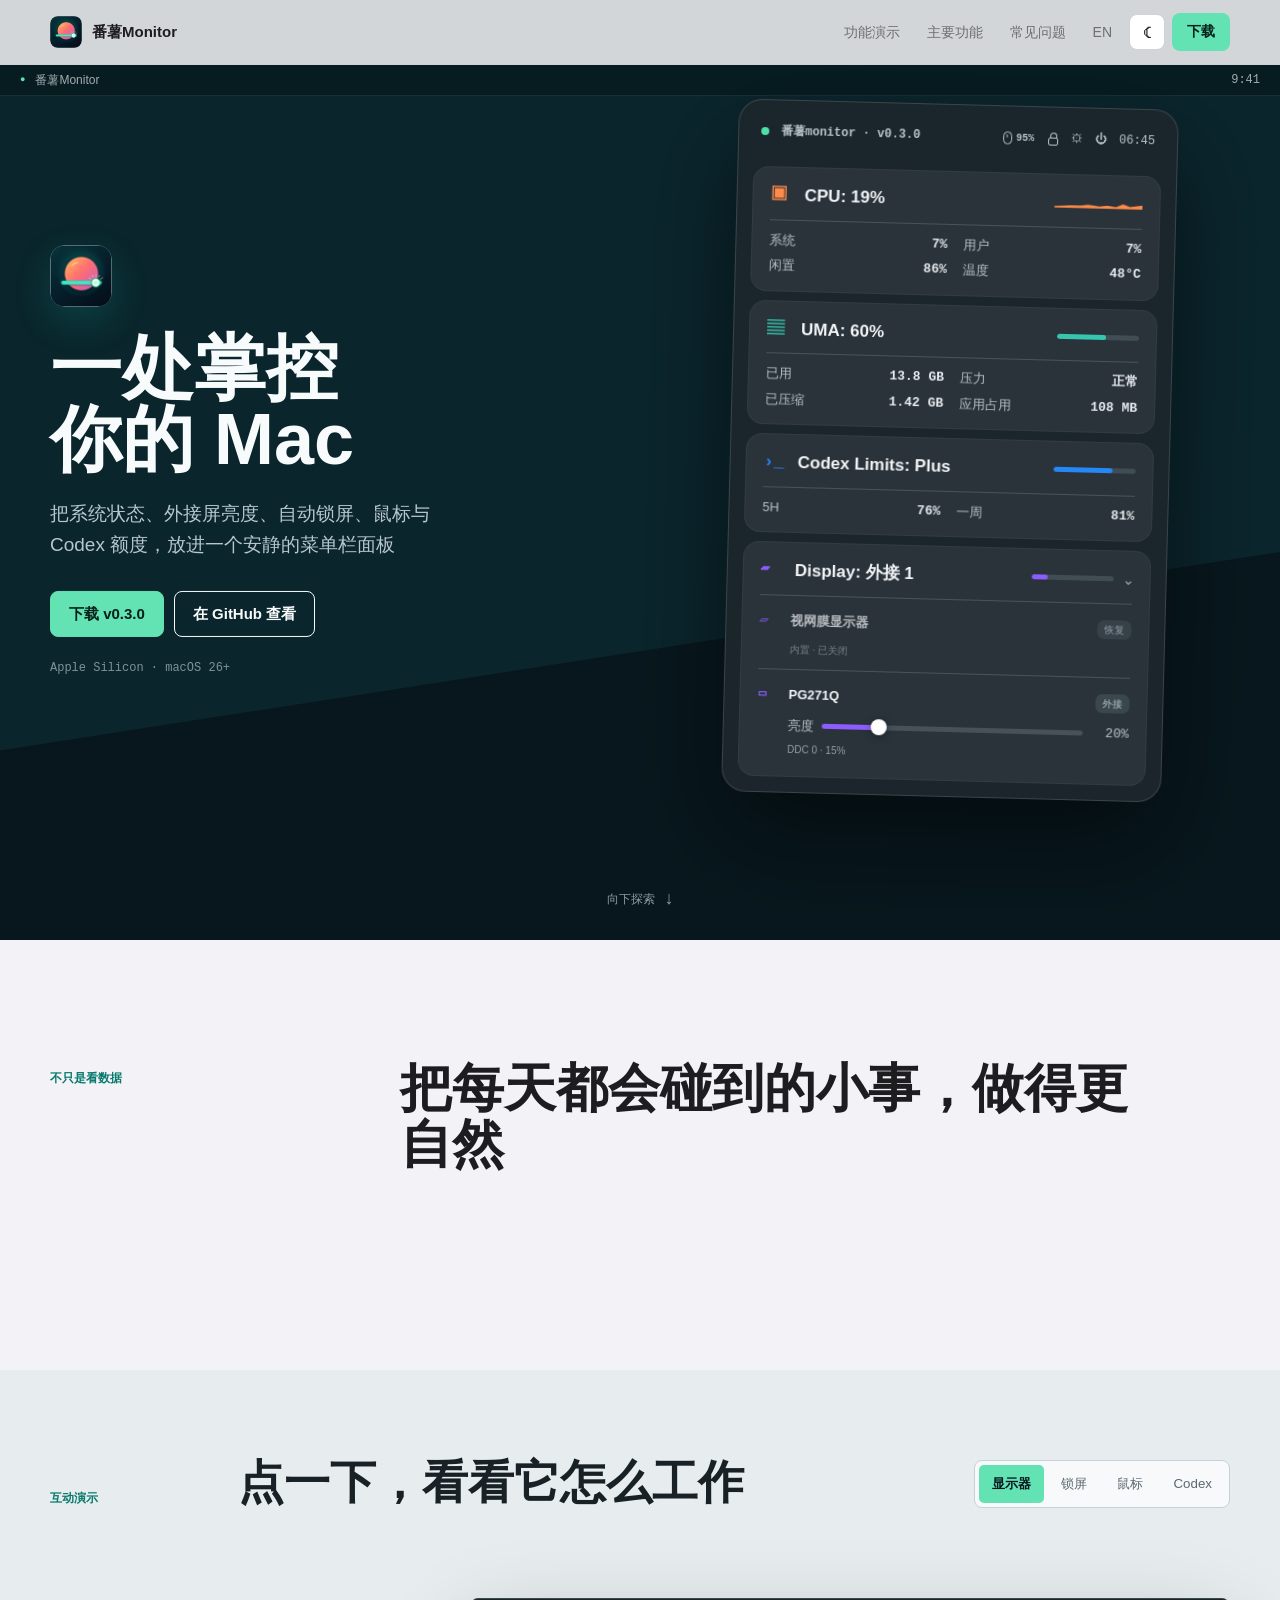
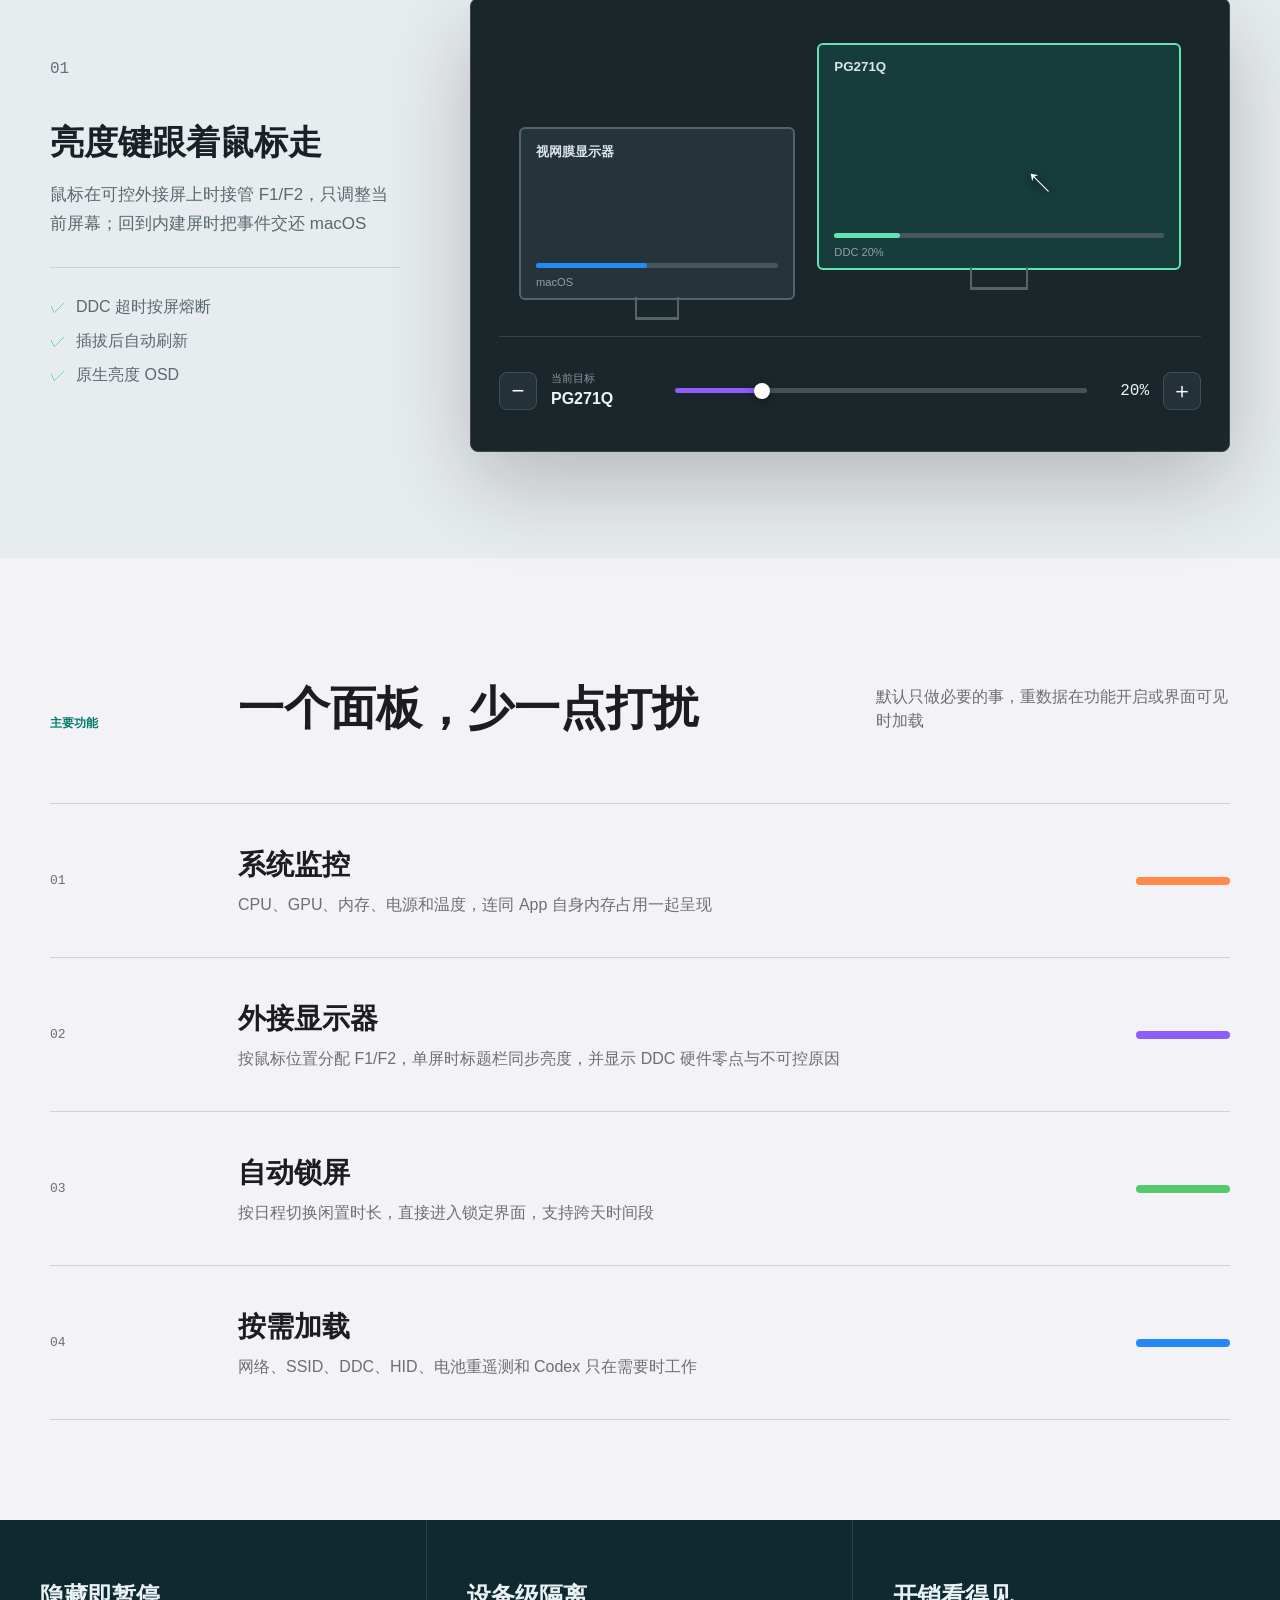
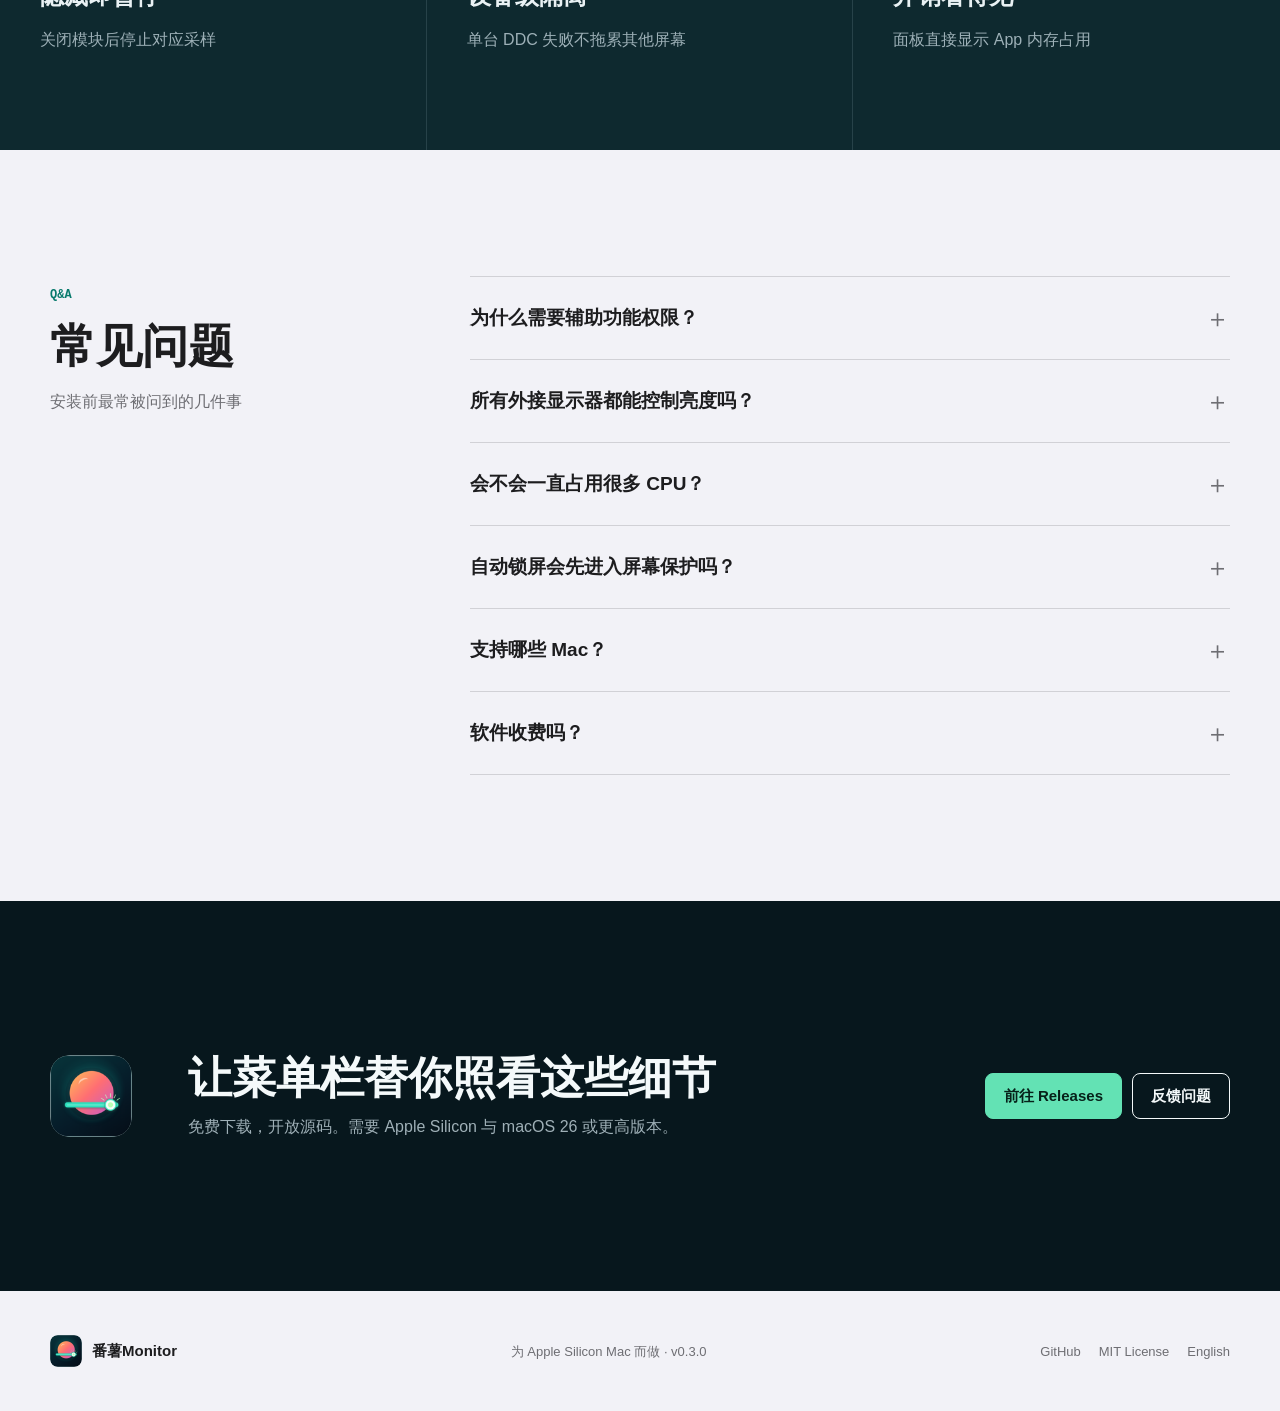
==== docs/zh/index.html @ 41d73f65 "Refine device status and display concurrency" ====
<!doctype html>
<html lang="zh-CN">
<head>
  <meta charset="utf-8">
  <meta name="viewport" content="width=device-width, initial-scale=1">
  <meta name="theme-color" content="#07171d">
  <title>番薯Monitor - 一处掌控你的 Mac</title>
  <meta name="description" content="番薯Monitor 是面向 Apple Silicon 和 macOS 26+ 的菜单栏系统监控、外接显示器控制与自动锁屏工具。">
  <meta property="og:title" content="番薯Monitor">
  <meta property="og:description" content="系统状态、外接屏亮度、自动锁屏、鼠标与 Codex 额度，一处掌控。">
  <meta property="og:type" content="website">
  <meta property="og:image" content="../images/site-preview.png">
  <link rel="icon" type="image/png" href="../images/icon-128.png" sizes="128x128">
  <link rel="apple-touch-icon" href="../apple-touch-icon.png">
  <script>try{const t=localStorage.getItem("fanshu-theme");if(t==="light"||t==="dark")document.documentElement.dataset.theme=t}catch(e){}</script>
  <link rel="stylesheet" href="../assets/site.css">
  <script type="application/ld+json">
  {
    "@context": "https://schema.org",
    "@type": "SoftwareApplication",
    "name": "番薯Monitor",
    "applicationCategory": "UtilitiesApplication",
    "operatingSystem": "macOS 26+",
    "processorRequirements": "Apple Silicon",
    "softwareVersion": "0.3.0",
    "url": "https://louis16s.github.io/fanshu_monitor/",
    "downloadUrl": "https://github.com/louis16s/fanshu_monitor/releases",
    "description": "macOS 菜单栏系统监控、外接显示器控制与自动锁屏工具",
    "offers": { "@type": "Offer", "price": "0", "priceCurrency": "CNY" }
  }
  </script>
</head>
<body>
  <header class="site-header">
    <nav class="nav" aria-label="主导航">
      <a class="brand" href="#top" aria-label="番薯Monitor 首页">
        <img src="../images/icon-128.png" alt="">
        <span>番薯Monitor</span>
      </a>
      <button class="icon-button menu-button" type="button" data-menu aria-label="打开导航" aria-expanded="false">☰</button>
      <div class="nav-links" data-nav>
        <a href="#experience">功能演示</a>
        <a href="#features">主要功能</a>
        <a href="#faq">常见问题</a>
        <a href="../en/" data-lang="en">EN</a>
        <button class="icon-button theme-toggle" type="button" data-theme-toggle aria-label="切换明暗外观" title="切换明暗外观">◐</button>
        <a class="nav-download" href="https://github.com/louis16s/fanshu_monitor/releases" target="_blank" rel="noopener">下载</a>
      </div>
    </nav>
  </header>

  <main id="top">
    <section class="hero" aria-labelledby="hero-title">
      <div class="hero-scene" aria-hidden="true">
        <div class="desktop-menubar"><span>●</span><span>番薯Monitor</span><span class="desktop-time">9:41</span></div>
        <div class="desktop-horizon"></div>
      </div>
      <div class="hero-copy">
        <img class="hero-logo" src="../images/icon-128.png" alt="番薯Monitor 图标">
        <h1 id="hero-title">一处掌控<br>你的 Mac</h1>
        <p>把系统状态、外接屏亮度、自动锁屏、鼠标与 Codex 额度，放进一个安静的菜单栏面板</p>
        <div class="hero-actions">
          <a class="button primary" href="https://github.com/louis16s/fanshu_monitor/releases" target="_blank" rel="noopener">下载 v0.3.0</a>
          <a class="button quiet" href="https://github.com/louis16s/fanshu_monitor" target="_blank" rel="noopener">在 GitHub 查看</a>
        </div>
        <span class="requirement">Apple Silicon · macOS 26+</span>
      </div>

      <div class="hero-product" aria-label="番薯Monitor 动态面板演示">
        <div class="app-panel" data-live-panel>
          <div class="panel-topbar">
            <span class="live-dot"></span><strong>番薯monitor · v0.3.0</strong>
            <span class="panel-spacer"></span><span class="panel-mouse-status" aria-label="鼠标电量 95%"><i></i><b>95%</b></span><span class="panel-lock-icon" aria-label="锁屏设置"><i></i></span><span aria-hidden="true">⚙︎</span><span aria-hidden="true">⏻</span><time>9:41</time>
          </div>
          <div class="monitor-module cpu-module">
            <div class="module-title"><span class="module-icon">▣</span><strong>CPU: <span data-live-value="cpu">14</span>%</strong><span class="sparkline orange"></span></div>
            <div class="module-data"><span>系统 <b>7%</b></span><span>用户 <b>7%</b></span><span>闲置 <b>86%</b></span><span>温度 <b>48°C</b></span></div>
          </div>
          <div class="monitor-module memory-module">
            <div class="module-title"><span class="module-icon">▤</span><strong>UMA: <span data-live-value="memory">58</span>%</strong><span class="mini-meter"><i data-live-bar="memory"></i></span></div>
            <div class="module-data"><span>已用 <b>13.8 GB</b></span><span>压力 <b>正常</b></span><span>已压缩 <b>1.42 GB</b></span><span>应用占用 <b>108 MB</b></span></div>
          </div>
          <div class="monitor-module codex-module">
            <div class="module-title"><span class="module-icon">›_</span><strong>Codex Limits: Plus</strong><span class="mini-meter blue"><i style="width: 72%"></i></span></div>
            <div class="module-data compact"><span>5H <b>76%</b></span><span>一周 <b>81%</b></span></div>
          </div>
          <div class="monitor-module display-module">
            <div class="module-title"><span class="module-icon">▰</span><strong>Display: 外接 1</strong><span class="module-title-trailing"><span class="mini-meter violet"><i style="width:20%"></i></span><span>⌄</span></span></div>
            <div class="display-row display-off"><span>▱</span><b>视网膜显示器</b><em>恢复</em><small>内置 · 已关闭</small></div>
            <div class="display-row active"><span>▭</span><b>PG271Q</b><em>外接</em><label>亮度 <input type="range" min="0" max="100" value="20" aria-label="外接显示器模拟亮度"><output>20%</output></label><small>DDC 0 · 15%</small></div>
          </div>
        </div>
      </div>
      <a class="scroll-cue" href="#experience">向下探索 <span>↓</span></a>
    </section>

    <section class="intro-band reveal" id="experience">
      <p>不只是看数据</p>
      <h2>把每天都会碰到的小事，做得更自然</h2>
    </section>

    <section class="interactive-showcase" aria-labelledby="showcase-title">
      <div class="showcase-nav reveal">
        <p class="section-label">互动演示</p>
        <h2 id="showcase-title">点一下，看看它怎么工作</h2>
        <div class="feature-tabs" role="tablist" aria-label="功能演示">
          <button type="button" role="tab" aria-selected="true" data-demo-tab="display">显示器</button>
          <button type="button" role="tab" aria-selected="false" data-demo-tab="lock">锁屏</button>
          <button type="button" role="tab" aria-selected="false" data-demo-tab="mouse">鼠标</button>
          <button type="button" role="tab" aria-selected="false" data-demo-tab="codex">Codex</button>
        </div>
      </div>

      <div class="demo-stage reveal">
        <div class="demo-copy is-active" data-demo-copy="display">
          <span class="demo-index">01</span>
          <h3>亮度键跟着鼠标走</h3>
          <p>鼠标在可控外接屏上时接管 F1/F2，只调整当前屏幕；回到内建屏时把事件交还 macOS</p>
          <ul><li>DDC 超时按屏熔断</li><li>插拔后自动刷新</li><li>原生亮度 OSD</li></ul>
        </div>
        <div class="demo-copy" data-demo-copy="lock">
          <span class="demo-index">02</span>
          <h3>到点直接锁定</h3>
          <p>为不同时间段设置独立闲置时长，跨天规则也能自然表达，不必先进入屏幕保护</p>
          <ul><li>读取系统锁屏设置</li><li>支持 25:00 等跨天时间</li><li>睡眠唤醒后继续生效</li></ul>
        </div>
        <div class="demo-copy" data-demo-copy="mouse">
          <span class="demo-index">03</span>
          <h3>鼠标设置，需要时再加载</h3>
          <p>读取 MX Anywhere 3S 的 DPI、电量与按键，平时不访问 HID++，减少后台开销</p>
          <ul><li>DPI 输入与预设</li><li>自定义功能键</li><li>省电读取模式</li></ul>
        </div>
        <div class="demo-copy" data-demo-copy="codex">
          <span class="demo-index">04</span>
          <h3>额度变化，一眼看到</h3>
          <p>面板打开时立即刷新 Codex 用量，按设定间隔更新 5H 与一周额度</p>
          <ul><li>套餐与剩余额度</li><li>独立刷新时间</li><li>隐藏后停止请求</li></ul>
        </div>

        <div class="demo-canvas" data-demo-canvas="display">
          <div class="screen-layout">
            <button class="demo-screen built-in" type="button" data-screen="built-in"><span>视网膜显示器</span><i></i><small>macOS</small></button>
            <button class="demo-screen external selected" type="button" data-screen="external"><span>PG271Q</span><i></i><small>DDC 20%</small></button>
            <div class="pointer" data-pointer>↖</div>
          </div>
          <div class="brightness-control"><button type="button" data-brightness-step="-5" aria-label="降低亮度">−</button><div><span>当前目标</span><strong data-screen-name>PG271Q</strong></div><input type="range" min="0" max="100" value="20" data-demo-brightness aria-label="模拟显示器亮度"><output data-demo-brightness-output>20%</output><button type="button" data-brightness-step="5" aria-label="提高亮度">＋</button></div>
        </div>

        <div class="demo-canvas" data-demo-canvas="lock" hidden>
          <div class="lock-clock"><time data-demo-clock>23:40</time><span>星期日</span></div>
          <div class="schedule-line"><b>00:00 — 07:00</b><span>闲置 5 分钟后锁定</span><i class="active"></i></div>
          <div class="schedule-line"><b>07:00 — 24:00</b><span>闲置 20 分钟后锁定</span><i></i></div>
          <div class="lock-status"><span>✓</span><div><b>策略已保存</b><small>当前规则会直接进入登录锁定界面</small></div></div>
        </div>

        <div class="demo-canvas" data-demo-canvas="mouse" hidden>
          <div class="mouse-device"><div class="mouse-shape"><i></i></div><div><b>MX Anywhere 3S</b><span>已连接 · 电量 95%</span></div></div>
          <label class="dpi-control"><span><b>DPI</b><output data-dpi-output>1600</output></span><input type="range" min="400" max="8000" step="100" value="1600" data-dpi-range></label>
          <div class="dpi-presets"><button data-dpi="800">800</button><button class="selected" data-dpi="1600">1.6k</button><button data-dpi="2400">2.4k</button><button data-dpi="4000">4k</button><button data-dpi="8000">8k</button></div>
        </div>

        <div class="demo-canvas" data-demo-canvas="codex" hidden>
          <div class="quota-heading"><span>›_</span><div><b>Codex Limits: Plus</b><small>刚刚更新</small></div></div>
          <div class="quota-row"><div><span>5H 剩余</span><b>76%</b></div><meter min="0" max="100" value="76">76%</meter><small>07/20 18:30 刷新</small></div>
          <div class="quota-row"><div><span>一周剩余</span><b>81%</b></div><meter min="0" max="100" value="81">81%</meter><small>07/24 08:00 刷新</small></div>
        </div>
      </div>
    </section>

    <section class="feature-section" id="features" aria-labelledby="features-title">
      <div class="section-heading reveal"><p class="section-label">主要功能</p><h2 id="features-title">一个面板，少一点打扰</h2><p>默认只做必要的事，重数据在功能开启或界面可见时加载</p></div>
      <div class="feature-list">
        <article class="feature-row reveal"><span class="feature-number">01</span><div><h3>系统监控</h3><p>CPU、GPU、内存、电源和温度，连同 App 自身内存占用一起呈现</p></div><span class="feature-accent orange"></span></article>
        <article class="feature-row reveal"><span class="feature-number">02</span><div><h3>外接显示器</h3><p>按鼠标位置分配 F1/F2，单屏时标题栏同步亮度，并显示 DDC 硬件零点与不可控原因</p></div><span class="feature-accent violet"></span></article>
        <article class="feature-row reveal"><span class="feature-number">03</span><div><h3>自动锁屏</h3><p>按日程切换闲置时长，直接进入锁定界面，支持跨天时间段</p></div><span class="feature-accent green"></span></article>
        <article class="feature-row reveal"><span class="feature-number">04</span><div><h3>按需加载</h3><p>网络、SSID、DDC、HID、电池重遥测和 Codex 只在需要时工作</p></div><span class="feature-accent blue"></span></article>
      </div>
    </section>

    <section class="principles-band">
      <div class="principle reveal"><strong>隐藏即暂停</strong><span>关闭模块后停止对应采样</span></div>
      <div class="principle reveal"><strong>设备级隔离</strong><span>单台 DDC 失败不拖累其他屏幕</span></div>
      <div class="principle reveal"><strong>开销看得见</strong><span>面板直接显示 App 内存占用</span></div>
    </section>

    <section class="faq-section" id="faq" aria-labelledby="faq-title">
      <div class="faq-heading reveal"><p class="section-label">Q&amp;A</p><h2 id="faq-title">常见问题</h2><p>安装前最常被问到的几件事</p></div>
      <div class="faq-list reveal">
        <details><summary>为什么需要辅助功能权限？<span>＋</span></summary><p>F1/F2 接管和鼠标按键映射需要监听系统输入事件。番薯Monitor 只在相关功能开启时使用这项权限，不会记录键盘输入内容。</p></details>
        <details><summary>所有外接显示器都能控制亮度吗？<span>＋</span></summary><p>显示器、线缆和连接方式需要支持 DDC/CI。应用会逐台检测，并明确显示不可控原因；不可控时亮度键会交还 macOS。</p></details>
        <details><summary>会不会一直占用很多 CPU？<span>＋</span></summary><p>隐藏模块停止对应采样，面板关闭后降低非必要刷新频率，SSID、DDC、HID 和电池重遥测等数据按需读取并缓存。</p></details>
        <details><summary>自动锁屏会先进入屏幕保护吗？<span>＋</span></summary><p>不会。启用番薯Monitor 的时间策略后，到达闲置时间会直接请求系统锁定，登录后策略会继续运行。</p></details>
        <details><summary>支持哪些 Mac？<span>＋</span></summary><p>当前版本面向 Apple Silicon Mac，最低系统版本为 macOS 26.0。</p></details>
        <details><summary>软件收费吗？<span>＋</span></summary><p>番薯Monitor 以 MIT License 开源发布，可免费下载、使用和审查源码。</p></details>
      </div>
    </section>

    <section class="download-section" id="download">
      <img src="../images/icon-128.png" alt="" class="download-logo reveal">
      <div class="reveal"><h2>让菜单栏替你照看这些细节</h2><p>免费下载，开放源码。需要 Apple Silicon 与 macOS 26 或更高版本。</p></div>
      <div class="hero-actions reveal"><a class="button primary" href="https://github.com/louis16s/fanshu_monitor/releases" target="_blank" rel="noopener">前往 Releases</a><a class="button quiet" href="https://github.com/louis16s/fanshu_monitor/issues" target="_blank" rel="noopener">反馈问题</a></div>
    </section>
  </main>

  <footer class="site-footer">
    <a class="brand" href="#top"><img src="../images/icon-128.png" alt=""><span>番薯Monitor</span></a>
    <p>为 Apple Silicon Mac 而做 · v0.3.0</p>
    <div><a href="https://github.com/louis16s/fanshu_monitor" target="_blank" rel="noopener">GitHub</a><a href="https://github.com/louis16s/fanshu_monitor/blob/main/LICENSE" target="_blank" rel="noopener">MIT License</a><a href="../en/" data-lang="en">English</a></div>
  </footer>

  <script src="../assets/site.js"></script>
</body>
</html>
---- docs/assets/site.css ----
:root {
  color-scheme: light;
  --page: #f2f2f7;
  --surface: #ffffff;
  --surface-soft: #e9e9ee;
  --ink: #1d1d1f;
  --muted: #6e6e73;
  --line: #d1d1d6;
  --hero: #07171d;
  --hero-panel: #20292f;
  --hero-module: #29333a;
  --white: #f7fbfc;
  --blue: #2588f7;
  --teal: #36c6b0;
  --green: #56c96d;
  --orange: #ff8b4a;
  --violet: #8c5cff;
  --red: #ff5c61;
  --accent-text: #087a6c;
  --experience-bg: #e7ecef;
  --experience-ink: #182126;
  --experience-muted: #596970;
  --experience-line: #c7d1d5;
  --tabs-bg: rgba(255, 255, 255, 0.72);
  --header-bg: rgba(246, 246, 248, 0.86);
  --shadow: 0 24px 80px rgba(8, 25, 33, 0.16);
  --font: "SF Pro Text", "SF Pro Display", -apple-system, BlinkMacSystemFont, "Helvetica Neue", "PingFang SC", "Microsoft YaHei", sans-serif;
  --mono: "SF Mono", "Cascadia Code", ui-monospace, monospace;
}

[data-theme="dark"] {
  color-scheme: dark;
  --page: #101012;
  --surface: #1c1c1e;
  --surface-soft: #28282b;
  --ink: #f5f5f7;
  --muted: #a1a1a6;
  --line: #38383a;
  --accent-text: #4fe0bc;
  --experience-bg: #151719;
  --experience-ink: #f5f5f7;
  --experience-muted: #a7b0b4;
  --experience-line: #34383b;
  --tabs-bg: #202326;
  --header-bg: rgba(28, 28, 30, 0.88);
  --shadow: 0 24px 80px rgba(0, 0, 0, 0.42);
}

@media (prefers-color-scheme: dark) {
  :root:not([data-theme]) {
    color-scheme: dark;
    --page: #101012;
    --surface: #1c1c1e;
    --surface-soft: #28282b;
    --ink: #f5f5f7;
    --muted: #a1a1a6;
    --line: #38383a;
    --accent-text: #4fe0bc;
    --experience-bg: #151719;
    --experience-ink: #f5f5f7;
    --experience-muted: #a7b0b4;
    --experience-line: #34383b;
    --tabs-bg: #202326;
    --header-bg: rgba(28, 28, 30, 0.88);
    --shadow: 0 24px 80px rgba(0, 0, 0, 0.42);
  }
}

* { box-sizing: border-box; }
html { scroll-behavior: smooth; background: var(--page); overflow-x: clip; }
body { margin: 0; min-width: 320px; color: var(--ink); background: var(--page); font-family: var(--font); line-height: 1.5; letter-spacing: 0; -webkit-font-smoothing: antialiased; overflow-x: clip; transition: color 220ms ease, background-color 220ms ease; }
body, button, input { font-family: var(--font); }
a { color: inherit; text-decoration: none; }
button { color: inherit; }
img { display: block; max-width: 100%; }
h1, h2, h3, p { margin-top: 0; }
button, a, input, summary { -webkit-tap-highlight-color: transparent; }
a:focus-visible, button:focus-visible, input:focus-visible, summary:focus-visible { outline: 3px solid color-mix(in srgb, var(--blue) 70%, white); outline-offset: 3px; }

.site-header { position: fixed; inset: 0 0 auto; z-index: 50; color: #eaf2f5; background: rgba(7, 23, 29, 0.82); border-bottom: 1px solid rgba(255, 255, 255, 0.1); backdrop-filter: blur(20px) saturate(1.25); transition: color 220ms ease, background-color 220ms ease, border-color 220ms ease; }
.site-header.is-past-hero { color: var(--ink); background: var(--header-bg); border-bottom-color: var(--line); }
.nav { width: min(1180px, calc(100% - 40px)); height: 64px; margin: 0 auto; display: flex; align-items: center; justify-content: space-between; gap: 24px; }
.brand { display: inline-flex; align-items: center; gap: 10px; font-size: 15px; font-weight: 700; white-space: nowrap; }
.brand img { width: 32px; height: 32px; border-radius: 8px; }
.nav-links { display: flex; align-items: center; gap: 7px; font-size: 14px; }
.nav-links > a:not(.nav-download) { padding: 8px 10px; color: #b8c6cd; }
.nav-links > a:not(.nav-download):hover { color: white; }
.icon-button { display: inline-grid; place-items: center; width: 36px; height: 36px; padding: 0; border: 1px solid rgba(255, 255, 255, 0.13); border-radius: 8px; color: #dce7eb; background: rgba(255, 255, 255, 0.05); cursor: pointer; }
.site-header.is-past-hero .nav-links > a:not(.nav-download) { color: var(--muted); }
.site-header.is-past-hero .nav-links > a:not(.nav-download):hover { color: var(--ink); }
.site-header.is-past-hero .icon-button { color: var(--ink); border-color: var(--line); background: var(--surface); }
.theme-toggle { font-size: 18px; }
.menu-button { display: none; font-size: 17px; }
.nav-download { min-height: 38px; padding: 8px 15px; border-radius: 8px; color: #062119; background: #63e2b4; font-weight: 750; }

.hero { position: relative; min-height: 940px; height: 100svh; max-height: 1080px; padding-top: 64px; color: var(--white); background: var(--hero); isolation: isolate; overflow: hidden; }
.hero-scene { position: absolute; inset: 64px 0 0; z-index: -2; overflow: hidden; background: #0a252c; }
.desktop-menubar { position: absolute; inset: 0 0 auto; height: 32px; display: flex; align-items: center; gap: 10px; padding: 0 20px; color: rgba(255, 255, 255, 0.64); border-bottom: 1px solid rgba(255, 255, 255, 0.08); background: rgba(2, 12, 16, 0.36); font-size: 12px; }
.desktop-menubar span:first-child { color: #5ae4b2; font-size: 9px; }
.desktop-time { margin-left: auto; font-family: var(--mono); }
.desktop-horizon { position: absolute; inset: 32px 0 0; background-color: #0b3138; background-image: linear-gradient(rgba(26, 97, 101, 0.42) 1px, transparent 1px), linear-gradient(90deg, rgba(26, 97, 101, 0.42) 1px, transparent 1px); background-size: 88px 88px; mask-image: linear-gradient(to bottom, transparent 0%, black 46%, black 100%); transform: perspective(520px) rotateX(56deg) scale(1.55) translateY(28%); transform-origin: bottom; opacity: 0.4; }
.hero::after { position: absolute; inset: auto 0 0; z-index: -1; height: 48%; content: ""; background: #07171d; clip-path: polygon(0 58%, 100% 14%, 100% 100%, 0 100%); }
.hero-copy { position: absolute; z-index: 2; top: 50%; left: max(40px, calc((100% - 1180px) / 2)); width: 430px; transform: translateY(-52%); }
.hero-logo { width: 62px; height: 62px; margin-bottom: 26px; border-radius: 15px; box-shadow: 0 14px 38px rgba(21, 224, 190, 0.16); }
.hero h1 { max-width: 570px; margin-bottom: 24px; font-size: 72px; line-height: 0.98; font-weight: 780; letter-spacing: 0; }
.hero-copy > p { max-width: 420px; margin-bottom: 30px; color: #b7c7cd; font-size: 19px; line-height: 1.65; }
.hero-actions { display: flex; flex-wrap: wrap; gap: 10px; margin-bottom: 17px; }
.button { display: inline-flex; align-items: center; justify-content: center; min-height: 46px; padding: 0 18px; border: 1px solid transparent; border-radius: 8px; font-size: 15px; font-weight: 720; transition: transform 180ms ease, background-color 180ms ease, border-color 180ms ease; }
.button:hover { transform: translateY(-2px); }
.button.primary { color: #062119; background: #63e2b4; border-color: #63e2b4; }
.button.quiet { color: inherit; background: transparent; border-color: currentColor; }
.requirement { color: #7e929b; font-family: var(--mono); font-size: 12px; }
.hero-product { position: absolute; z-index: 1; top: 104px; left: calc(50% + 90px); width: 440px; transform: rotate(1.5deg); transform-origin: center; animation: panel-float 7s ease-in-out infinite; }
.app-panel { width: 100%; padding: 15px; color: #f2f5f7; border: 1px solid rgba(255, 255, 255, 0.14); border-radius: 24px; background: rgba(29, 38, 44, 0.93); box-shadow: 0 42px 100px rgba(0, 0, 0, 0.5); backdrop-filter: blur(28px); }
.panel-topbar { min-height: 42px; display: flex; align-items: center; gap: 12px; padding: 0 7px 10px; color: #b9c4ca; font-family: var(--mono); font-size: 12px; }
.panel-topbar strong { font-weight: 670; }
.panel-spacer { flex: 1; }
.panel-mouse-status { display: inline-flex; align-items: center; gap: 4px; }
.panel-mouse-status > i { position: relative; width: 9px; height: 13px; border: 1.4px solid currentColor; border-radius: 5px; }
.panel-mouse-status > i::after { position: absolute; top: 2px; left: 50%; width: 1px; height: 3px; border-radius: 1px; background: currentColor; content: ""; transform: translateX(-50%); }
.panel-mouse-status > b { font-size: 10px; font-weight: 600; }
.panel-lock-icon { position: relative; width: 13px; height: 14px; }
.panel-lock-icon > i { position: absolute; right: 1px; bottom: 0; width: 10px; height: 8px; border: 1.4px solid currentColor; border-radius: 2px; }
.panel-lock-icon > i::before { position: absolute; left: 1px; bottom: 6px; width: 5px; height: 5px; border: 1.4px solid currentColor; border-bottom: 0; border-radius: 4px 4px 0 0; content: ""; }
.live-dot { width: 8px; height: 8px; border-radius: 50%; background: #4ee0a6; animation: live-pulse 2.8s ease-in-out infinite; }
.monitor-module { padding: 15px 17px; margin-top: 9px; border: 1px solid rgba(255,255,255,0.04); border-radius: 16px; background: rgba(43, 53, 60, 0.96); }
.module-title { min-height: 28px; display: flex; align-items: center; gap: 12px; padding-bottom: 11px; border-bottom: 1px solid #46545d; font-size: 17px; }
.module-title > strong { white-space: nowrap; }
.module-title > :last-child { margin-left: auto; }
.module-icon { min-width: 22px; color: var(--orange); font-family: var(--mono); font-weight: 800; }
.memory-module .module-icon { color: var(--teal); }
.codex-module .module-icon { color: var(--blue); }
.display-module .module-icon { color: var(--violet); }
.sparkline { width: 88px; height: 20px; border-bottom: 2px solid var(--orange); clip-path: polygon(0 67%, 18% 62%, 30% 63%, 38% 57%, 51% 65%, 60% 60%, 70% 66%, 78% 51%, 86% 64%, 100% 55%, 100% 75%, 0 75%); background: var(--orange); }
.mini-meter { width: 82px; height: 5px; overflow: hidden; border-radius: 3px; background: #414d55; }
.mini-meter i { display: block; width: 58%; height: 100%; border-radius: inherit; background: var(--teal); transition: width 600ms ease; }
.mini-meter.blue i { background: var(--blue); }
.mini-meter.violet i { background: var(--violet); }
.module-title-trailing { display: inline-flex; align-items: center; gap: 10px; margin-left: auto; }
.module-data { padding-top: 10px; display: grid; grid-template-columns: repeat(2, minmax(0, 1fr)); column-gap: 16px; row-gap: 6px; color: #b7c2c8; font-size: 13px; }
.module-data span { display: flex; justify-content: space-between; gap: 6px; }
.module-data b { color: #e7ecef; font-family: var(--mono); white-space: nowrap; }
.module-data.compact { grid-template-columns: repeat(2, 1fr); }
.display-row { position: relative; display: grid; grid-template-columns: 24px minmax(0, 1fr) auto; align-items: center; gap: 7px; padding: 12px 0 4px; font-size: 13px; }
.display-row + .display-row { margin-top: 8px; border-top: 1px solid #46545d; }
.display-row > span { color: var(--violet); font-size: 18px; }
.display-row em { padding: 2px 7px; border-radius: 7px; color: #bac5cb; background: #3b474f; font-style: normal; font-size: 10px; }
.display-row label { grid-column: 2 / 4; display: grid; grid-template-columns: auto minmax(0, 1fr) 38px; align-items: center; gap: 8px; color: #b8c2c8; }
input[type="range"] { --range-progress: 20%; width: 100%; height: 18px; margin: 0; background: transparent; appearance: none; cursor: pointer; }
input[type="range"]::-webkit-slider-runnable-track { height: 5px; border-radius: 3px; background: linear-gradient(to right, var(--violet) 0 var(--range-progress), #465159 var(--range-progress) 100%); }
input[type="range"]::-webkit-slider-thumb { width: 16px; height: 16px; margin-top: -5.5px; border: 0; border-radius: 50%; background: white; box-shadow: 0 2px 8px rgba(0,0,0,0.35); appearance: none; }
input[type="range"]::-moz-range-track { height: 5px; border-radius: 3px; background: #465159; }
input[type="range"]::-moz-range-progress { height: 5px; border-radius: 3px; background: var(--violet); }
input[type="range"]::-moz-range-thumb { width: 16px; height: 16px; border: 0; border-radius: 50%; background: white; }
.display-row output { text-align: right; font-family: var(--mono); }
.display-row small { grid-column: 2 / 4; color: #929ea5; font-size: 10px; }
.display-row.display-off { opacity: 0.72; }
.display-row.display-off small { grid-column: 2; }
.scroll-cue { position: absolute; bottom: 28px; left: 50%; z-index: 3; display: flex; align-items: center; gap: 10px; color: #899ca4; font-size: 12px; transform: translateX(-50%); }
.scroll-cue span { font-size: 18px; animation: scroll-cue 1.8s ease-in-out infinite; }

.intro-band { width: min(1180px, calc(100% - 40px)); min-height: 430px; margin: 0 auto; padding: 120px 0 80px; display: grid; grid-template-columns: 260px minmax(0, 760px); gap: 90px; align-items: start; }
.intro-band p, .section-label { margin: 10px 0 0; color: var(--accent-text); font-family: var(--mono); font-size: 12px; font-weight: 760; text-transform: uppercase; }
.intro-band h2 { margin: 0; font-size: 52px; line-height: 1.08; }

.interactive-showcase { color: var(--experience-ink); background: var(--experience-bg); transition: color 220ms ease, background-color 220ms ease; }
.showcase-nav { width: min(1180px, calc(100% - 40px)); margin: 0 auto; padding: 88px 0 30px; display: grid; grid-template-columns: 150px minmax(300px, 1fr) auto; gap: 38px; align-items: end; }
.showcase-nav h2, .section-heading h2, .faq-heading h2 { margin: 0; font-size: 46px; line-height: 1.08; }
.feature-tabs { display: flex; gap: 4px; padding: 4px; border: 1px solid var(--experience-line); border-radius: 8px; background: var(--tabs-bg); }
.feature-tabs button { min-height: 38px; padding: 0 13px; border: 0; border-radius: 5px; color: var(--experience-muted); background: transparent; cursor: pointer; }
.feature-tabs button[aria-selected="true"] { color: #07171d; background: #63e2b4; font-weight: 700; }
.demo-stage { position: relative; width: min(1180px, calc(100% - 40px)); min-height: 620px; margin: 0 auto; display: grid; grid-template-columns: 350px minmax(0, 1fr); gap: 70px; align-items: center; padding: 54px 0 100px; }
.demo-copy { display: none; }
.demo-copy.is-active { display: block; animation: copy-in 300ms ease both; }
.demo-index { display: block; margin-bottom: 42px; color: #5f717a; font-family: var(--mono); }
.demo-copy h3 { margin-bottom: 20px; font-size: 34px; line-height: 1.13; }
.demo-copy p { color: var(--experience-muted); font-size: 17px; line-height: 1.7; }
.demo-copy ul { margin: 28px 0 0; padding: 22px 0 0; border-top: 1px solid var(--experience-line); list-style: none; color: var(--experience-muted); }
.demo-copy li { padding: 5px 0; }
.demo-copy li::before { margin-right: 10px; color: #63e2b4; content: "✓"; }
.demo-canvas { min-height: 440px; padding: 28px; color: #edf4f6; border: 1px solid #3a474d; border-radius: 8px; background: #1b262b; box-shadow: 0 32px 90px rgba(0,0,0,0.22); }
.demo-canvas[hidden] { display: none; }
.screen-layout { position: relative; min-height: 310px; display: grid; grid-template-columns: 0.76fr 1fr; gap: 22px; align-items: end; padding: 20px 20px 36px; border-bottom: 1px solid #334249; }
.demo-screen { position: relative; aspect-ratio: 16 / 10; padding: 0; border: 2px solid #53646d; border-radius: 6px; color: #dbe4e8; background: #25333a; cursor: pointer; transition: border-color 180ms ease, background-color 180ms ease, transform 180ms ease; }
.demo-screen::after { position: absolute; left: 42%; right: 42%; bottom: -22px; height: 20px; content: ""; border-bottom: 3px solid #53646d; border-left: 2px solid #53646d; border-right: 2px solid #53646d; }
.demo-screen.external { align-self: start; }
.demo-screen.selected { border-color: #63e2b4; background: #173c3c; transform: translateY(-4px); }
.demo-screen span { position: absolute; top: 14px; left: 15px; font-weight: 700; }
.demo-screen i { position: absolute; left: 15px; right: 15px; bottom: 30px; height: 5px; border-radius: 3px; background: #46565e; }
.demo-screen i::before { display: block; width: 20%; height: 100%; border-radius: inherit; background: #63e2b4; content: ""; }
.demo-screen.built-in i::before { width: 46%; background: var(--blue); }
.demo-screen small { position: absolute; left: 15px; bottom: 10px; color: #8fa0a8; }
.pointer { position: absolute; z-index: 5; right: 21%; top: 44%; color: white; font-size: 28px; filter: drop-shadow(0 3px 5px black); transition: left 420ms ease, right 420ms ease, top 420ms ease; }
.screen-layout.built-in-target .pointer { right: 70%; top: 54%; }
.brightness-control { min-height: 86px; display: grid; grid-template-columns: 38px 110px minmax(100px, 1fr) 48px 38px; align-items: center; gap: 14px; padding-top: 22px; }
.brightness-control button { width: 38px; height: 38px; border: 1px solid #405059; border-radius: 8px; color: white; background: #243139; cursor: pointer; font-size: 22px; }
.brightness-control div span { display: block; color: #8798a0; font-size: 11px; }
.brightness-control div strong { display: block; white-space: nowrap; }
.brightness-control output { text-align: right; font-family: var(--mono); }

.lock-clock { padding: 36px 20px 28px; text-align: center; }
.lock-clock time { display: block; font-family: var(--mono); font-size: 58px; line-height: 1; }
.lock-clock span { color: #8fa0a8; }
.schedule-line { display: grid; grid-template-columns: 170px 1fr 12px; gap: 16px; align-items: center; min-height: 62px; padding: 0 18px; border-top: 1px solid #344148; }
.schedule-line span { color: #9cabb2; }
.schedule-line i { width: 10px; height: 10px; border-radius: 50%; background: #4c5b63; }
.schedule-line i.active { background: #63e2b4; box-shadow: 0 0 0 5px rgba(99, 226, 180, 0.12); }
.lock-status { display: flex; align-items: center; gap: 14px; margin-top: 22px; padding: 15px 18px; border-radius: 6px; color: #cfece0; background: #1c3934; }
.lock-status > span { display: grid; place-items: center; width: 30px; height: 30px; border-radius: 50%; color: #09231c; background: #63e2b4; }
.lock-status b, .lock-status small { display: block; }
.lock-status small { color: #8fb0a5; }

.mouse-device { min-height: 138px; display: flex; align-items: center; justify-content: center; gap: 28px; border-bottom: 1px solid #344148; }
.mouse-device b, .mouse-device span { display: block; }
.mouse-device span { color: #92a2aa; }
.mouse-shape { position: relative; width: 72px; height: 100px; border: 2px solid #62727a; border-radius: 34px 34px 27px 27px; background: #222e35; }
.mouse-shape::before { position: absolute; inset: 0 50% 55% 0; content: ""; border-right: 1px solid #62727a; border-bottom: 1px solid #62727a; }
.mouse-shape i { position: absolute; top: 15px; left: 50%; width: 5px; height: 17px; border-radius: 3px; background: #63e2b4; transform: translateX(-50%); }
.dpi-control { display: block; padding: 28px 20px 10px; }
.dpi-control > span { display: flex; justify-content: space-between; margin-bottom: 16px; }
.dpi-control output { font-family: var(--mono); font-size: 20px; }
.dpi-presets { display: grid; grid-template-columns: repeat(5, 1fr); gap: 7px; padding: 14px 20px 0; }
.dpi-presets button { min-height: 34px; border: 1px solid #405059; border-radius: 6px; color: #a8b5bb; background: #243139; cursor: pointer; }
.dpi-presets button.selected { color: #07171d; border-color: #63e2b4; background: #63e2b4; font-weight: 700; }

.quota-heading { display: flex; align-items: center; gap: 16px; padding: 28px 20px; border-bottom: 1px solid #344148; }
.quota-heading > span { color: var(--blue); font-family: var(--mono); font-size: 26px; font-weight: 800; }
.quota-heading b, .quota-heading small { display: block; }
.quota-heading small { color: #8ea0a8; }
.quota-row { display: grid; grid-template-columns: minmax(150px, 0.7fr) 1fr 150px; align-items: center; gap: 24px; padding: 30px 20px 15px; }
.quota-row + .quota-row { border-top: 1px solid #344148; }
.quota-row div { display: flex; justify-content: space-between; gap: 15px; }
.quota-row b { font-family: var(--mono); }
.quota-row small { color: #8ea0a8; text-align: right; }
meter { width: 100%; height: 10px; border: 0; background: #35434a; }
meter::-webkit-meter-bar { border: 0; border-radius: 4px; background: #35434a; }
meter::-webkit-meter-optimum-value { border-radius: 4px; background: var(--blue); }

.feature-section { width: min(1180px, calc(100% - 40px)); margin: 0 auto; padding: 126px 0 100px; }
.section-heading { display: grid; grid-template-columns: 150px minmax(0, 600px) minmax(260px, 1fr); align-items: end; gap: 38px; margin-bottom: 70px; }
.section-heading > p:last-child, .faq-heading > p:last-child { margin: 0; color: var(--muted); font-size: 16px; }
.feature-list { border-top: 1px solid var(--line); }
.feature-row { position: relative; display: grid; grid-template-columns: 150px 1fr 140px; gap: 38px; align-items: center; min-height: 154px; border-bottom: 1px solid var(--line); overflow: hidden; }
.feature-number { color: var(--muted); font-family: var(--mono); font-size: 13px; }
.feature-row h3 { margin-bottom: 7px; font-size: 28px; }
.feature-row p { max-width: 680px; margin: 0; color: var(--muted); }
.feature-accent { justify-self: end; width: 94px; height: 8px; border-radius: 4px; background: currentColor; transition: width 320ms ease; }
.feature-row:hover .feature-accent { width: 128px; }
.feature-accent.orange { color: var(--orange); }
.feature-accent.violet { color: var(--violet); }
.feature-accent.green { color: var(--green); }
.feature-accent.blue { color: var(--blue); }

.principles-band { display: grid; grid-template-columns: repeat(3, 1fr); color: #e9f1f4; background: #0e292f; }
.principle { min-height: 230px; padding: 58px max(40px, calc((100vw - 1180px) / 6)); border-right: 1px solid #274249; }
.principle:last-child { border-right: 0; }
.principle strong, .principle span { display: block; }
.principle strong { margin-bottom: 14px; font-size: 24px; }
.principle span { color: #9db0b7; }

.faq-section { width: min(1180px, calc(100% - 40px)); margin: 0 auto; padding: 126px 0; display: grid; grid-template-columns: 330px minmax(0, 1fr); gap: 90px; }
.faq-heading { position: sticky; top: 100px; align-self: start; }
.faq-heading .section-label { margin-bottom: 18px; }
.faq-heading h2 { margin-bottom: 18px; }
.faq-list { border-top: 1px solid var(--line); }
.faq-list details { border-bottom: 1px solid var(--line); }
.faq-list summary { min-height: 82px; display: flex; align-items: center; justify-content: space-between; gap: 24px; cursor: pointer; list-style: none; font-size: 19px; font-weight: 680; }
.faq-list summary::-webkit-details-marker { display: none; }
.faq-list summary span { color: var(--muted); font-size: 25px; font-weight: 400; transition: transform 200ms ease; }
.faq-list details[open] summary span { transform: rotate(45deg); }
.faq-list details p { max-width: 710px; margin: -4px 42px 26px 0; color: var(--muted); line-height: 1.75; }

.download-section { min-height: 390px; padding: 70px max(40px, calc((100% - 1180px) / 2)); display: grid; grid-template-columns: 100px minmax(0, 650px) auto; gap: 38px; align-items: center; color: #f4f9fa; background: #07171d; }
.download-logo { width: 82px; height: 82px; border-radius: 20px; }
.download-section h2 { margin-bottom: 14px; font-size: 44px; line-height: 1.08; }
.download-section p { margin: 0; color: #9fb0b7; }
.download-section .hero-actions { justify-self: end; margin: 0; }
.site-footer { min-height: 120px; padding: 30px max(40px, calc((100% - 1180px) / 2)); display: flex; align-items: center; justify-content: space-between; gap: 30px; color: var(--muted); background: var(--page); font-size: 13px; }
.site-footer .brand { color: var(--ink); }
.site-footer p { margin: 0; }
.site-footer > div { display: flex; gap: 18px; }
.site-footer a:hover { color: var(--ink); }

.reveal { opacity: 0; transform: translateY(24px); transition: opacity 600ms ease, transform 600ms ease; }
.reveal.is-visible { opacity: 1; transform: translateY(0); }

@keyframes panel-float { 0%, 100% { transform: rotate(1.5deg) translateY(0); } 50% { transform: rotate(0.4deg) translateY(-12px); } }
@keyframes live-pulse { 0%, 100% { opacity: 0.65; box-shadow: 0 0 0 0 rgba(78, 224, 166, 0); } 50% { opacity: 1; box-shadow: 0 0 0 6px rgba(78, 224, 166, 0.13); } }
@keyframes scroll-cue { 0%, 100% { transform: translateY(-2px); } 50% { transform: translateY(4px); } }
@keyframes copy-in { from { opacity: 0; transform: translateY(10px); } to { opacity: 1; transform: none; } }

@media (max-width: 1040px) {
  .hero { min-height: 1040px; height: auto; max-height: none; }
  .hero-copy { top: 170px; left: 40px; width: 390px; transform: none; }
  .hero h1 { font-size: 62px; }
  .hero-product { top: 130px; left: auto; right: 34px; width: 400px; }
  .showcase-nav { grid-template-columns: 120px 1fr; }
  .feature-tabs { grid-column: 2; justify-self: start; }
  .demo-stage { grid-template-columns: 300px minmax(0, 1fr); gap: 32px; }
  .section-heading { grid-template-columns: 120px 1fr; }
  .section-heading > p:last-child { grid-column: 2; }
  .download-section { grid-template-columns: 82px 1fr; }
  .download-section .hero-actions { grid-column: 2; justify-self: start; }
}

@media (max-width: 820px) {
  .nav { width: calc(100% - 28px); }
  .menu-button { display: inline-grid; }
  .nav-links { position: absolute; top: 64px; left: 14px; right: 14px; display: none; padding: 12px; border: 1px solid rgba(255,255,255,0.12); border-radius: 8px; background: #101f25; box-shadow: var(--shadow); flex-wrap: wrap; }
  .site-header.is-past-hero .nav-links { border-color: var(--line); background: var(--surface); }
  .nav-links.is-open { display: flex; }
  .hero { min-height: 1160px; }
  .hero-copy { position: relative; top: auto; left: auto; width: calc(100% - 40px); margin: 0 auto; padding-top: 90px; text-align: center; }
  .hero-logo { margin-right: auto; margin-left: auto; }
  .hero-copy > p { margin-right: auto; margin-left: auto; }
  .hero-actions { justify-content: center; }
  .hero-product { top: 570px; left: 50%; right: auto; width: min(430px, calc(100% - 30px)); transform: translateX(-50%); animation: none; }
  .hero::after { height: 58%; }
  .intro-band { min-height: 360px; grid-template-columns: 1fr; gap: 22px; padding: 82px 0; }
  .intro-band h2 { font-size: 42px; }
  .showcase-nav, .section-heading { grid-template-columns: 1fr; gap: 18px; }
  .feature-tabs, .section-heading > p:last-child { grid-column: auto; }
  .feature-tabs { width: 100%; overflow-x: auto; }
  .feature-tabs button { flex: 1 0 auto; }
  .demo-stage { grid-template-columns: 1fr; min-height: auto; }
  .demo-index { margin-bottom: 18px; }
  .demo-canvas { min-height: 410px; }
  .feature-row { grid-template-columns: 60px 1fr 80px; gap: 20px; }
  .principles-band { grid-template-columns: 1fr; }
  .principle { min-height: 150px; border-right: 0; border-bottom: 1px solid #274249; }
  .faq-section { grid-template-columns: 1fr; gap: 44px; }
  .faq-heading { position: static; }
  .download-section { grid-template-columns: 70px 1fr; }
  .site-footer { flex-wrap: wrap; }
}

@media (max-width: 560px) {
  .hero { min-height: 1050px; }
  .hero-copy { width: calc(100% - 32px); padding-top: 62px; }
  .hero-logo { width: 50px; height: 50px; margin-bottom: 20px; border-radius: 12px; }
  .hero h1 { font-size: 48px; }
  .hero-copy > p { font-size: 16px; }
  .hero-product { top: 500px; width: calc(100% - 18px); }
  .app-panel { padding: 9px; border-radius: 18px; }
  .monitor-module { padding: 12px; border-radius: 12px; }
  .module-title { font-size: 15px; }
  .module-data { font-size: 11px; }
  .display-row { font-size: 11px; }
  .scroll-cue { display: none; }
  .intro-band, .showcase-nav, .demo-stage, .feature-section, .faq-section { width: calc(100% - 32px); }
  .intro-band h2, .showcase-nav h2, .section-heading h2, .faq-heading h2 { font-size: 34px; }
  .demo-stage { padding-top: 30px; }
  .demo-copy h3 { font-size: 28px; }
  .demo-canvas { min-height: 360px; padding: 16px; }
  .screen-layout { min-height: 250px; gap: 12px; padding: 10px 5px 30px; }
  .demo-screen span { top: 9px; left: 9px; font-size: 11px; }
  .demo-screen i { left: 9px; right: 9px; bottom: 23px; }
  .demo-screen small { left: 9px; bottom: 5px; font-size: 9px; }
  .brightness-control { grid-template-columns: 34px minmax(72px, 0.7fr) minmax(80px, 1fr) 42px 34px; gap: 7px; }
  .brightness-control button { width: 34px; height: 34px; }
  .brightness-control div span { display: none; }
  .schedule-line { grid-template-columns: 125px 1fr 10px; gap: 8px; padding: 0 4px; font-size: 12px; }
  .lock-clock time { font-size: 46px; }
  .dpi-presets { padding-right: 0; padding-left: 0; }
  .quota-row { grid-template-columns: 1fr 1fr; gap: 12px; }
  .quota-row small { grid-column: 1 / 3; text-align: left; }
  .feature-section { padding: 88px 0 70px; }
  .section-heading { margin-bottom: 40px; }
  .feature-row { grid-template-columns: 40px 1fr; min-height: 145px; gap: 12px; }
  .feature-row h3 { font-size: 23px; }
  .feature-accent { display: none; }
  .principle { padding: 40px 24px; }
  .faq-section { padding: 88px 0; }
  .faq-list summary { font-size: 17px; }
  .download-section { padding: 64px 24px; grid-template-columns: 1fr; text-align: center; }
  .download-logo { margin: 0 auto; }
  .download-section h2 { font-size: 34px; }
  .download-section .hero-actions { grid-column: auto; justify-self: center; }
  .site-footer { padding: 32px 24px; flex-direction: column; align-items: flex-start; }
}

@media (prefers-reduced-motion: reduce) {
  html { scroll-behavior: auto; }
  *, *::before, *::after { animation-duration: 0.01ms !important; animation-iteration-count: 1 !important; transition-duration: 0.01ms !important; }
  .reveal { opacity: 1; transform: none; }
}
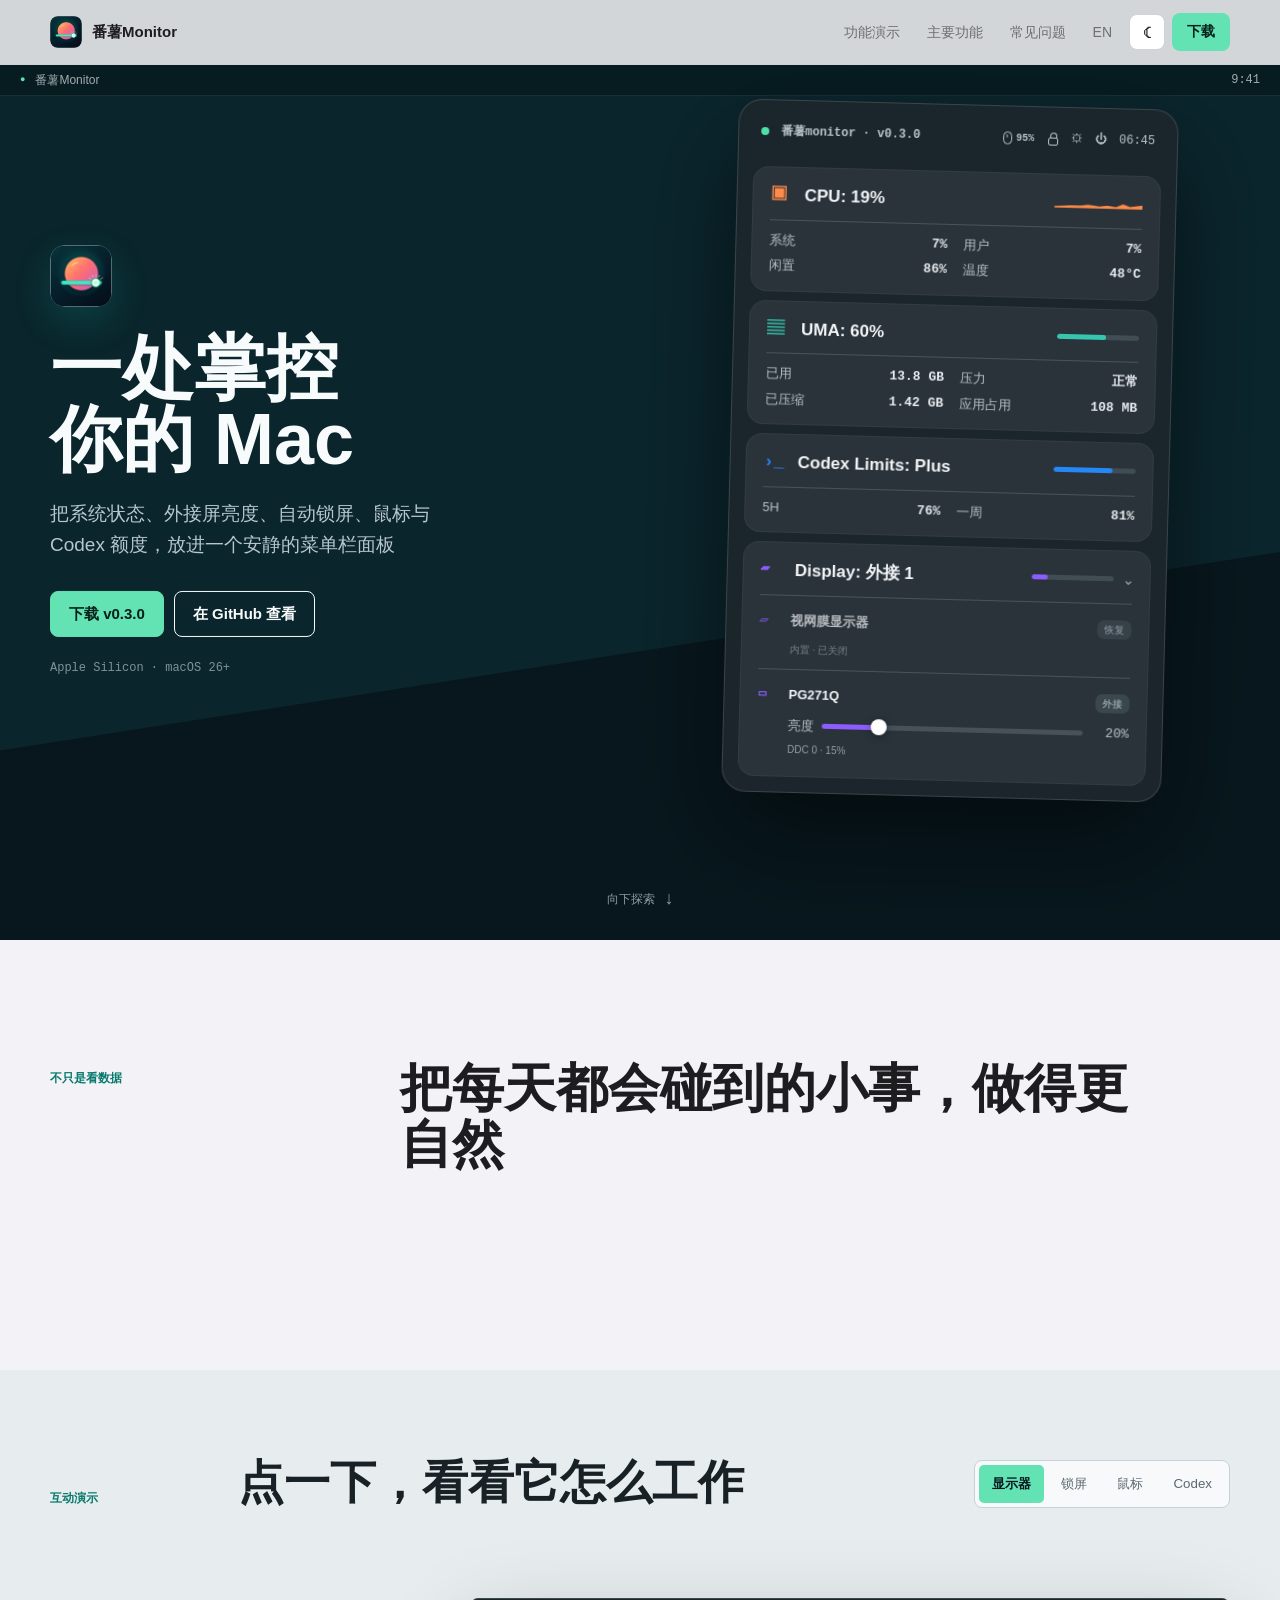
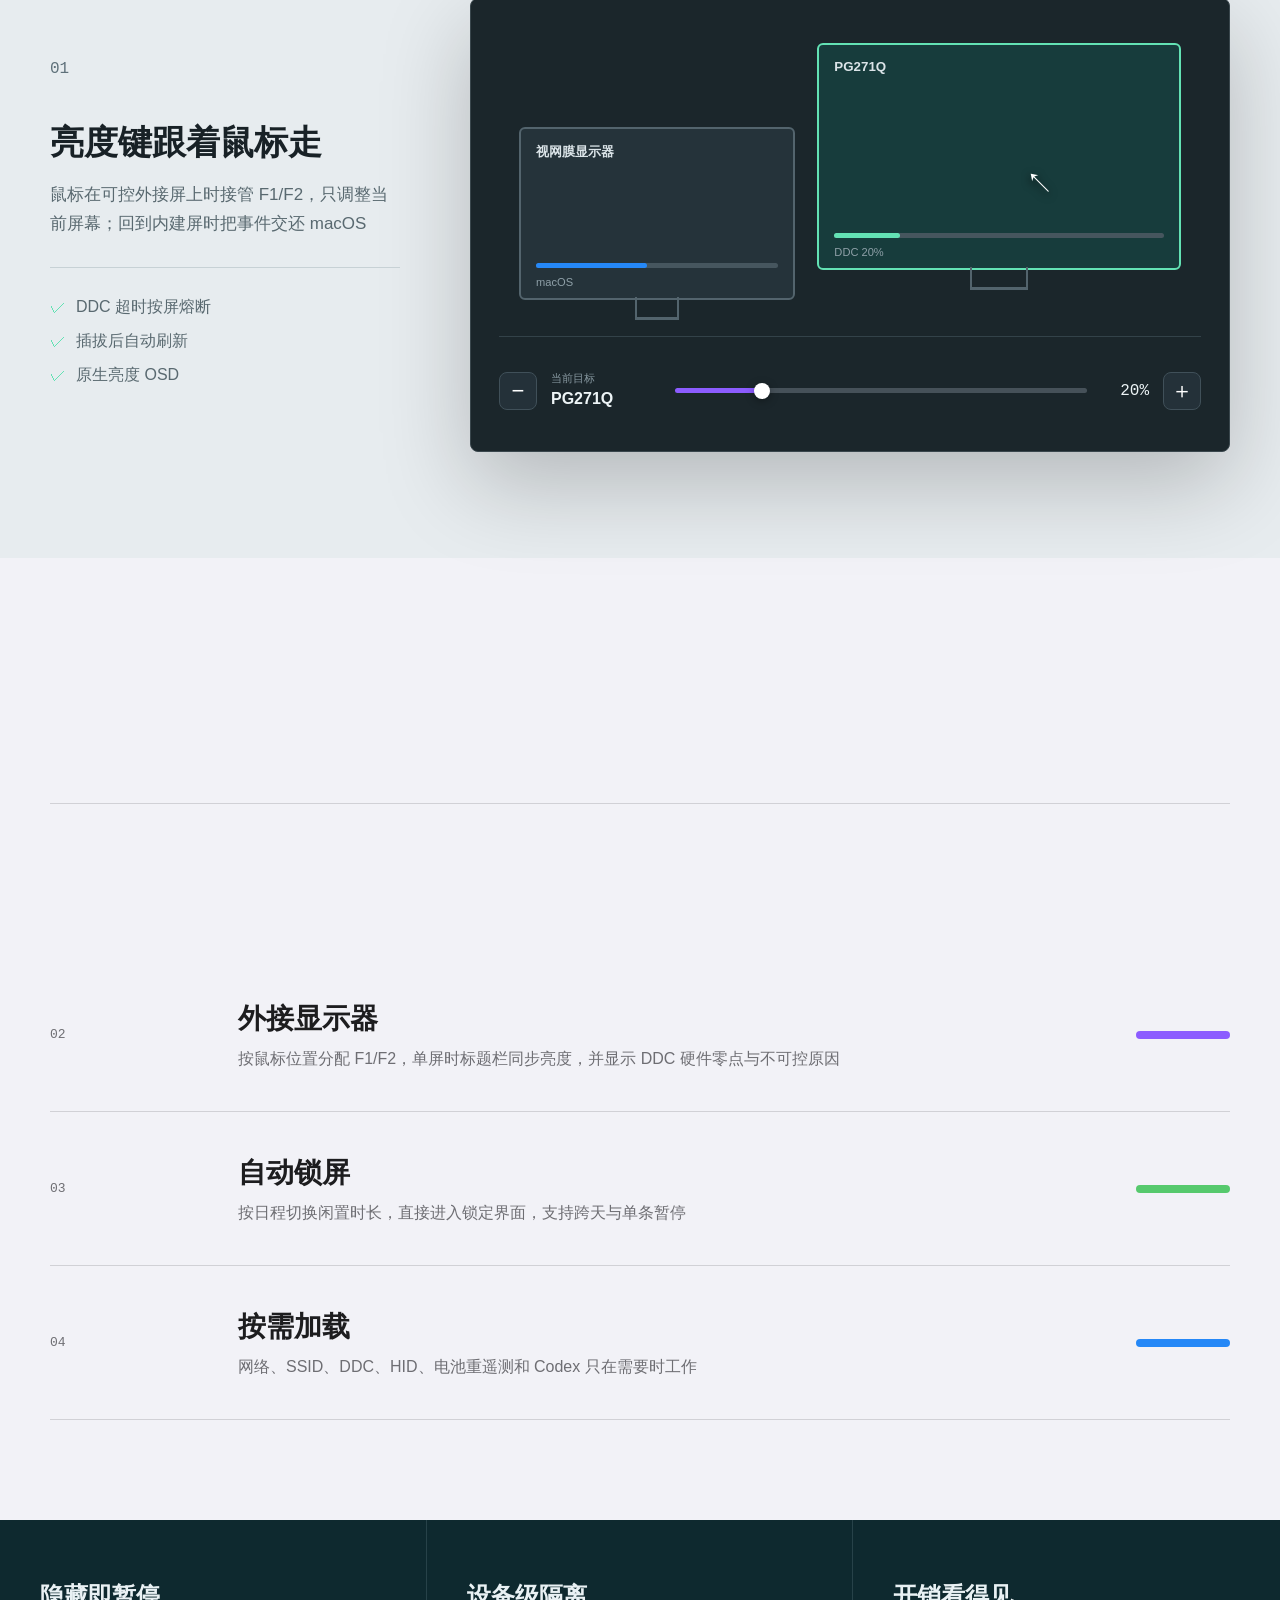
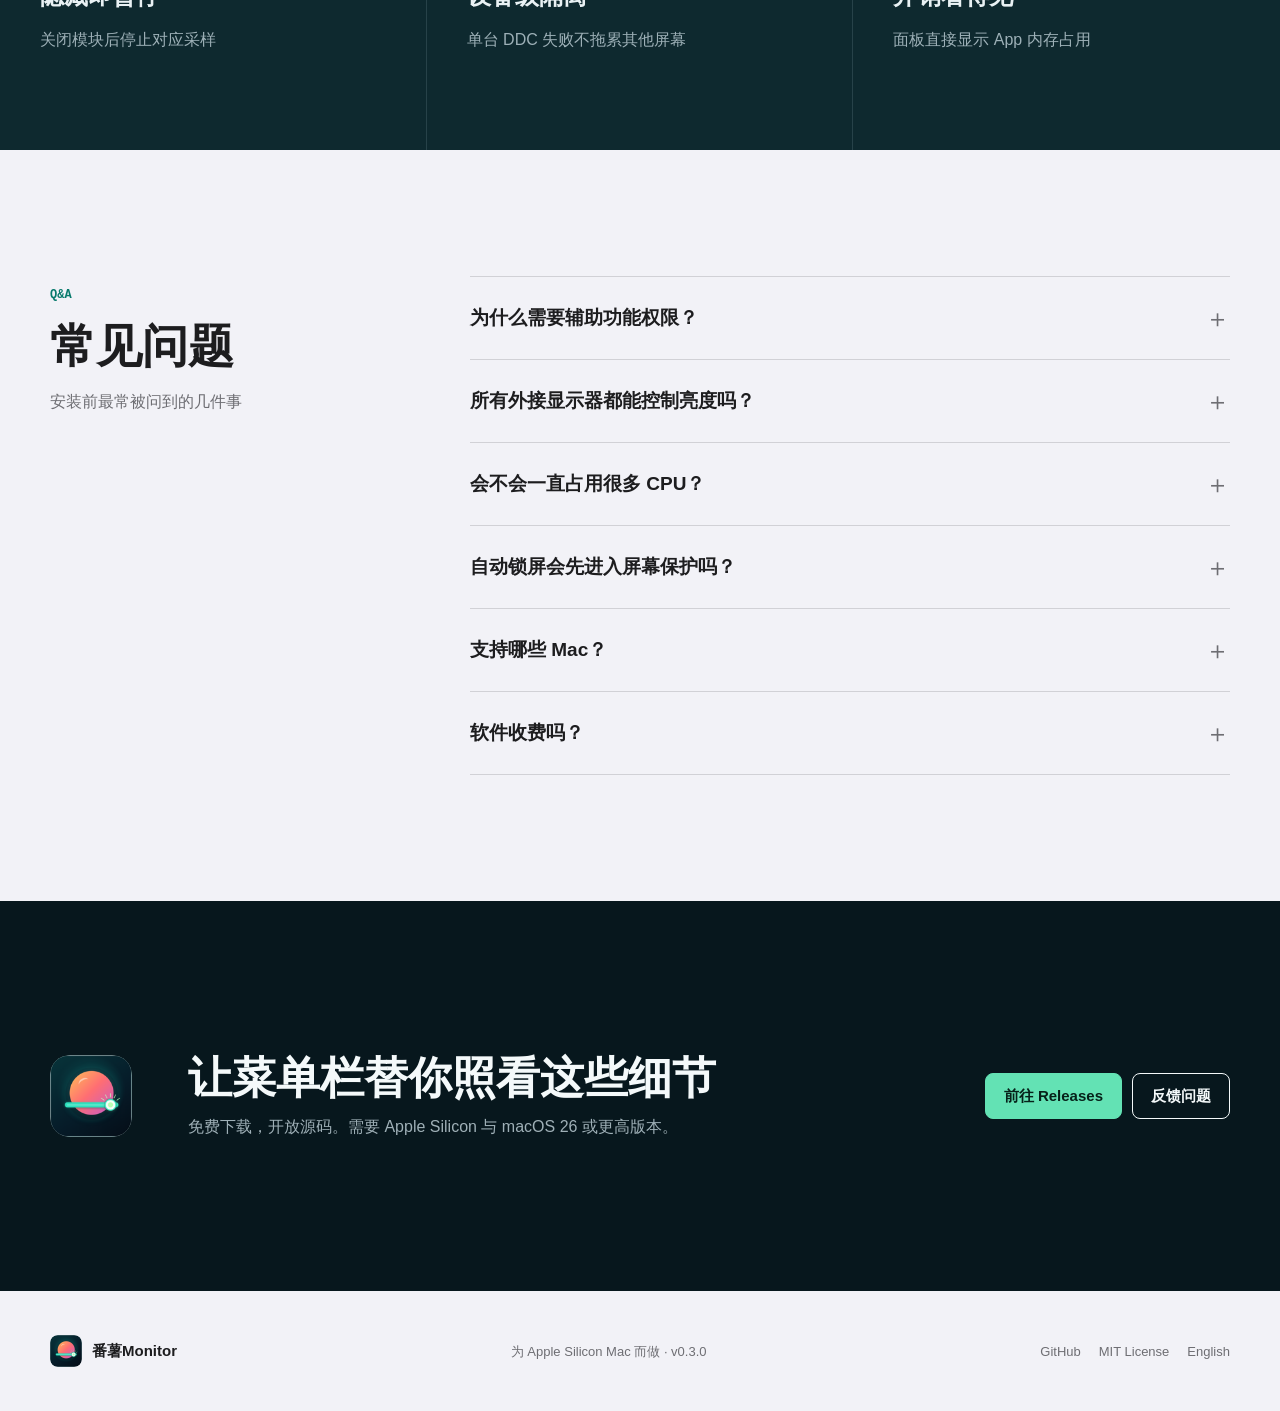
==== commit 766fc691: "Add custom mouse shortcuts and pausable lock schedules" ====
--- a/docs/zh/index.html
+++ b/docs/zh/index.html
@@ -122,13 +122,13 @@
           <span class="demo-index">02</span>
           <h3>到点直接锁定</h3>
           <p>为不同时间段设置独立闲置时长，跨天规则也能自然表达，不必先进入屏幕保护</p>
-          <ul><li>读取系统锁屏设置</li><li>支持 25:00 等跨天时间</li><li>睡眠唤醒后继续生效</li></ul>
+          <ul><li>读取系统锁屏设置</li><li>支持 25:00 等跨天时间</li><li>单独暂停任意时间段</li></ul>
         </div>
         <div class="demo-copy" data-demo-copy="mouse">
           <span class="demo-index">03</span>
           <h3>鼠标设置，需要时再加载</h3>
           <p>读取 MX Anywhere 3S 的 DPI、电量与按键，平时不访问 HID++，减少后台开销</p>
-          <ul><li>DPI 输入与预设</li><li>自定义功能键</li><li>省电读取模式</li></ul>
+          <ul><li>DPI 输入与预设</li><li>录制自定义快捷键</li><li>省电读取模式</li></ul>
         </div>
         <div class="demo-copy" data-demo-copy="codex">
           <span class="demo-index">04</span>
@@ -172,7 +172,7 @@
       <div class="feature-list">
         <article class="feature-row reveal"><span class="feature-number">01</span><div><h3>系统监控</h3><p>CPU、GPU、内存、电源和温度，连同 App 自身内存占用一起呈现</p></div><span class="feature-accent orange"></span></article>
         <article class="feature-row reveal"><span class="feature-number">02</span><div><h3>外接显示器</h3><p>按鼠标位置分配 F1/F2，单屏时标题栏同步亮度，并显示 DDC 硬件零点与不可控原因</p></div><span class="feature-accent violet"></span></article>
-        <article class="feature-row reveal"><span class="feature-number">03</span><div><h3>自动锁屏</h3><p>按日程切换闲置时长，直接进入锁定界面，支持跨天时间段</p></div><span class="feature-accent green"></span></article>
+        <article class="feature-row reveal"><span class="feature-number">03</span><div><h3>自动锁屏</h3><p>按日程切换闲置时长，直接进入锁定界面，支持跨天与单条暂停</p></div><span class="feature-accent green"></span></article>
         <article class="feature-row reveal"><span class="feature-number">04</span><div><h3>按需加载</h3><p>网络、SSID、DDC、HID、电池重遥测和 Codex 只在需要时工作</p></div><span class="feature-accent blue"></span></article>
       </div>
     </section>
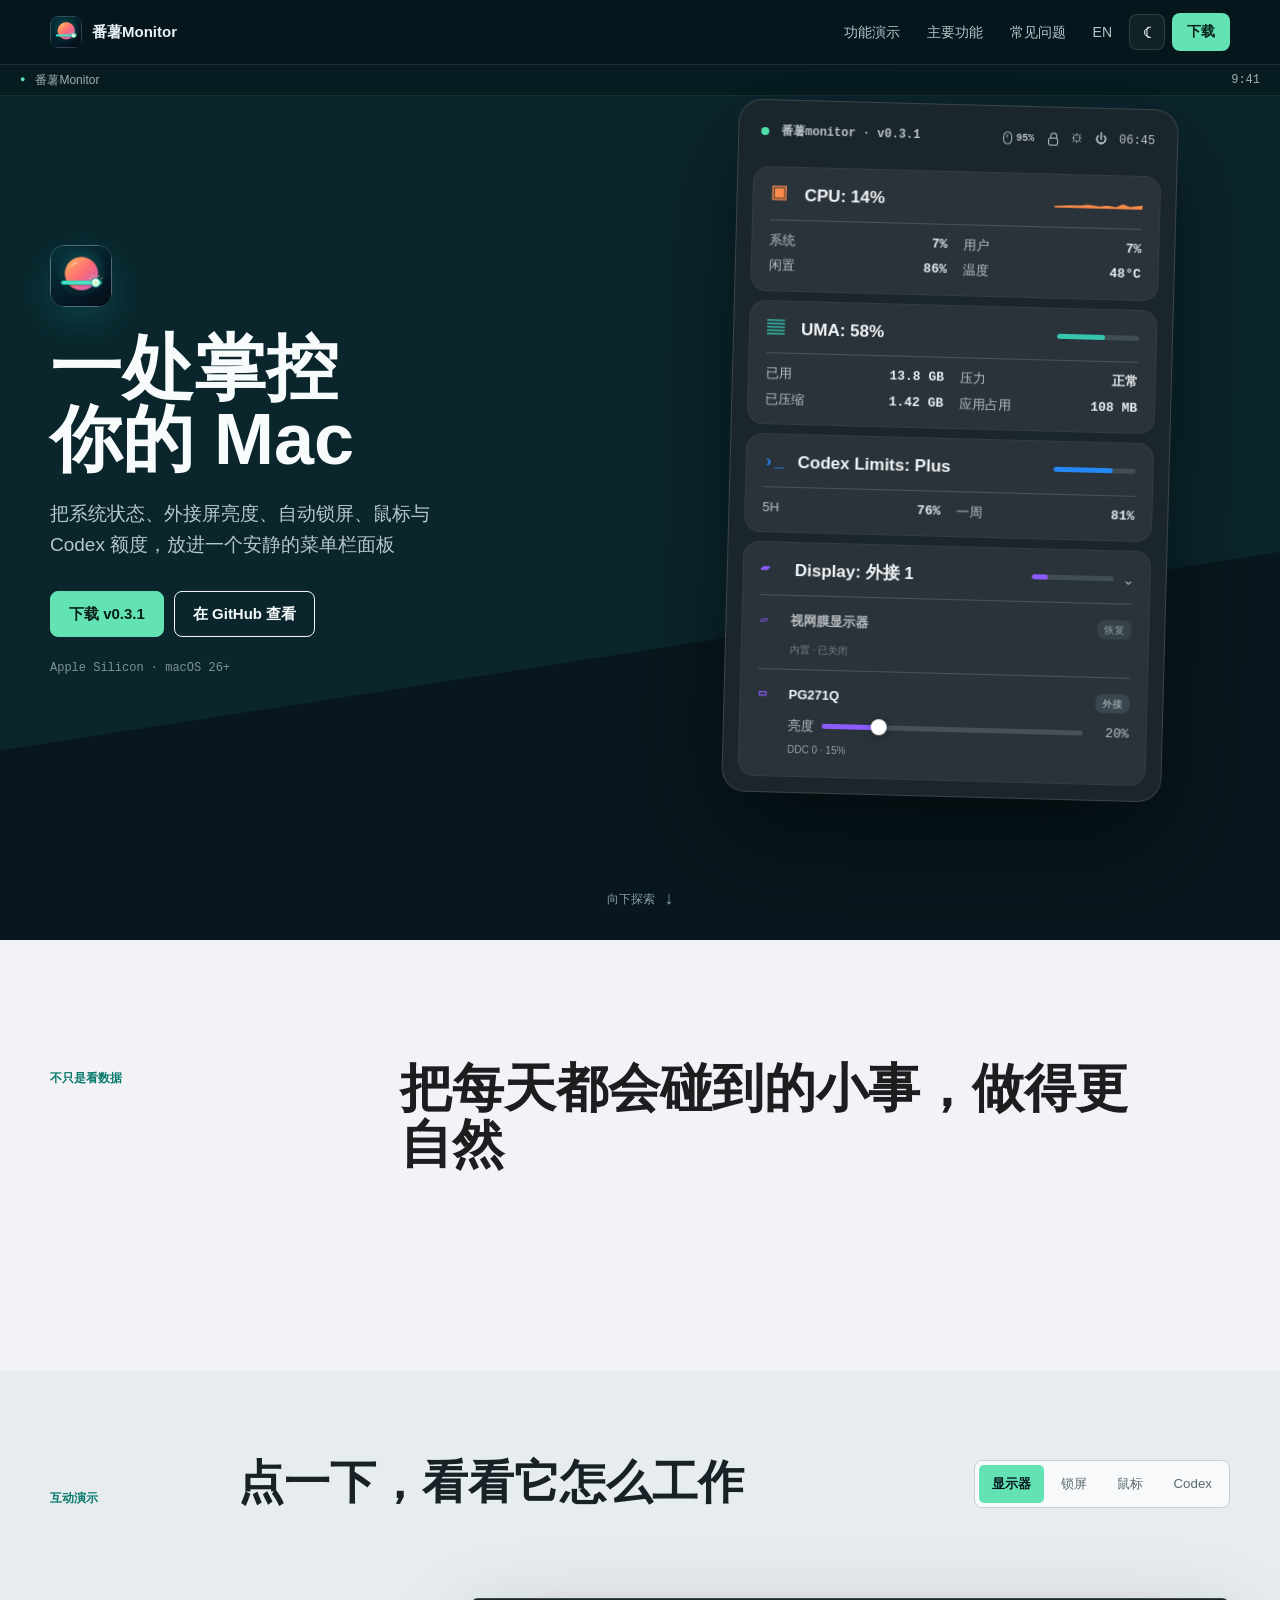
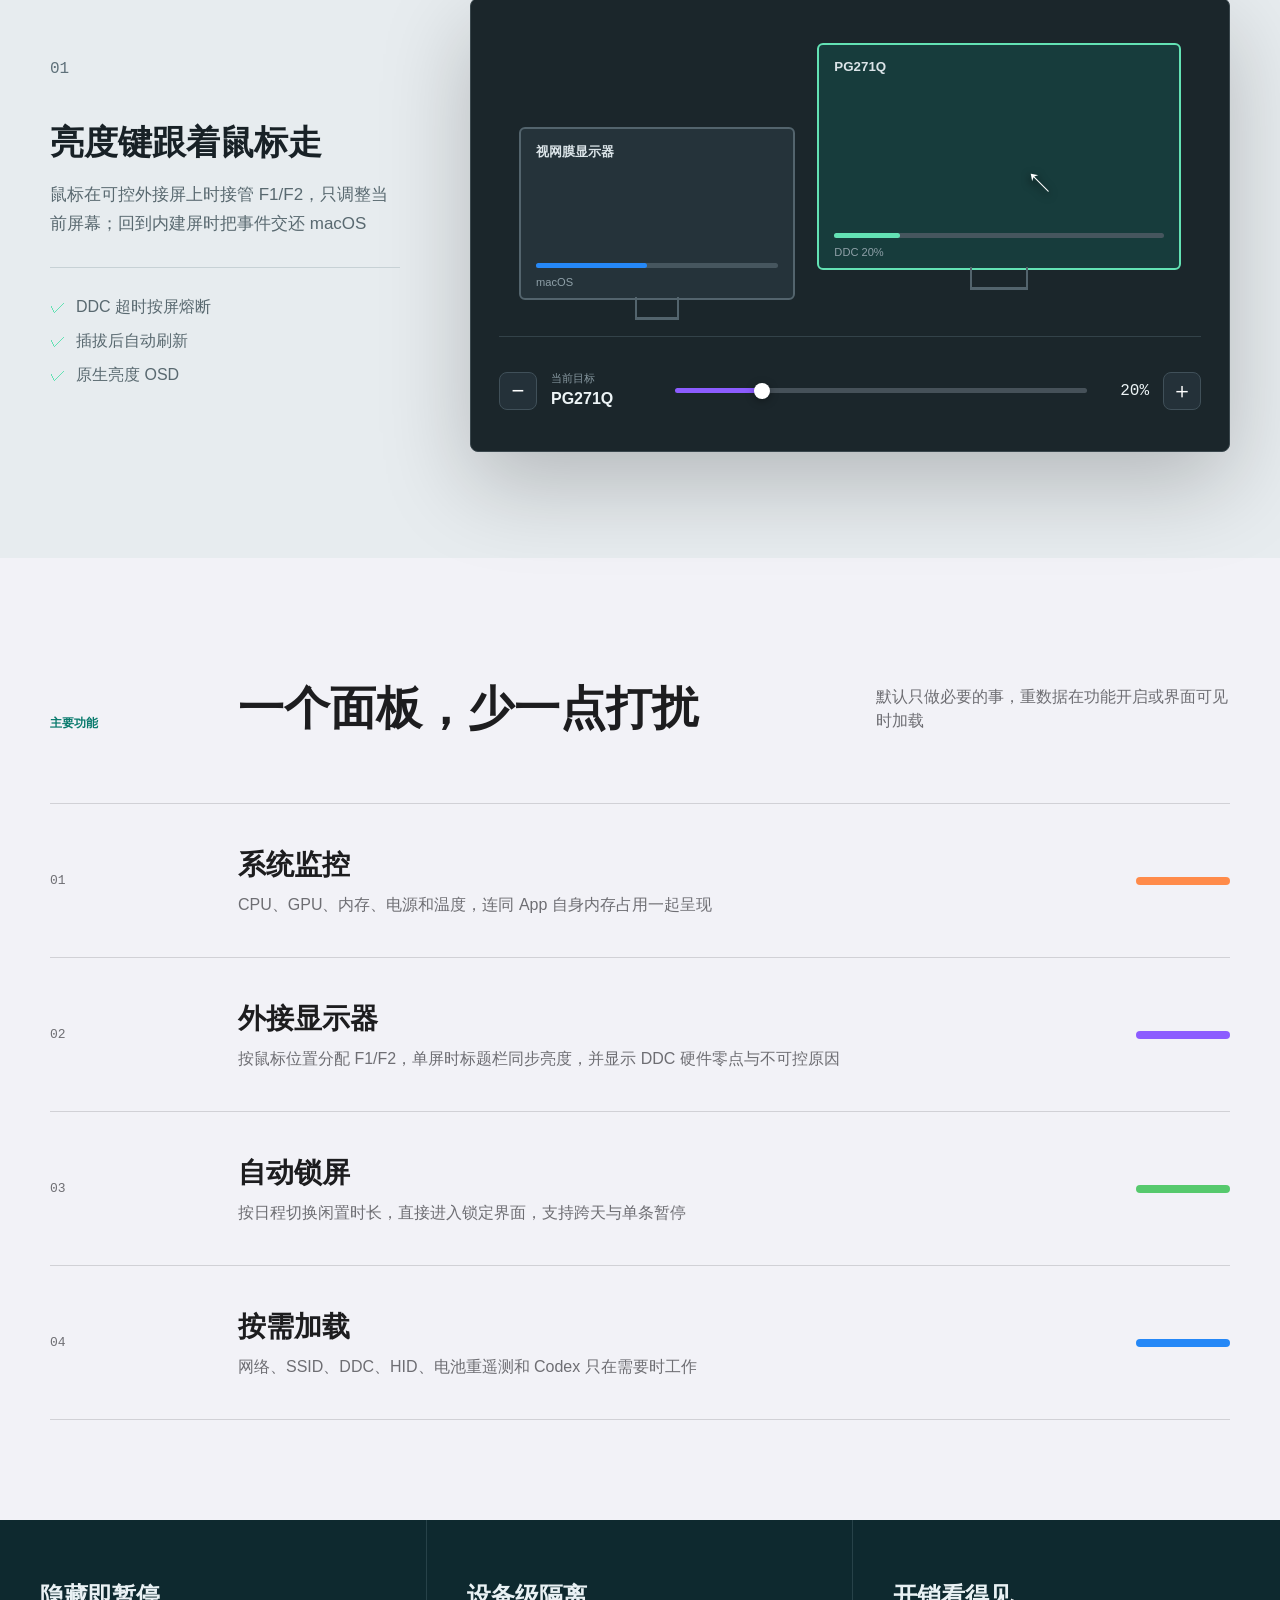
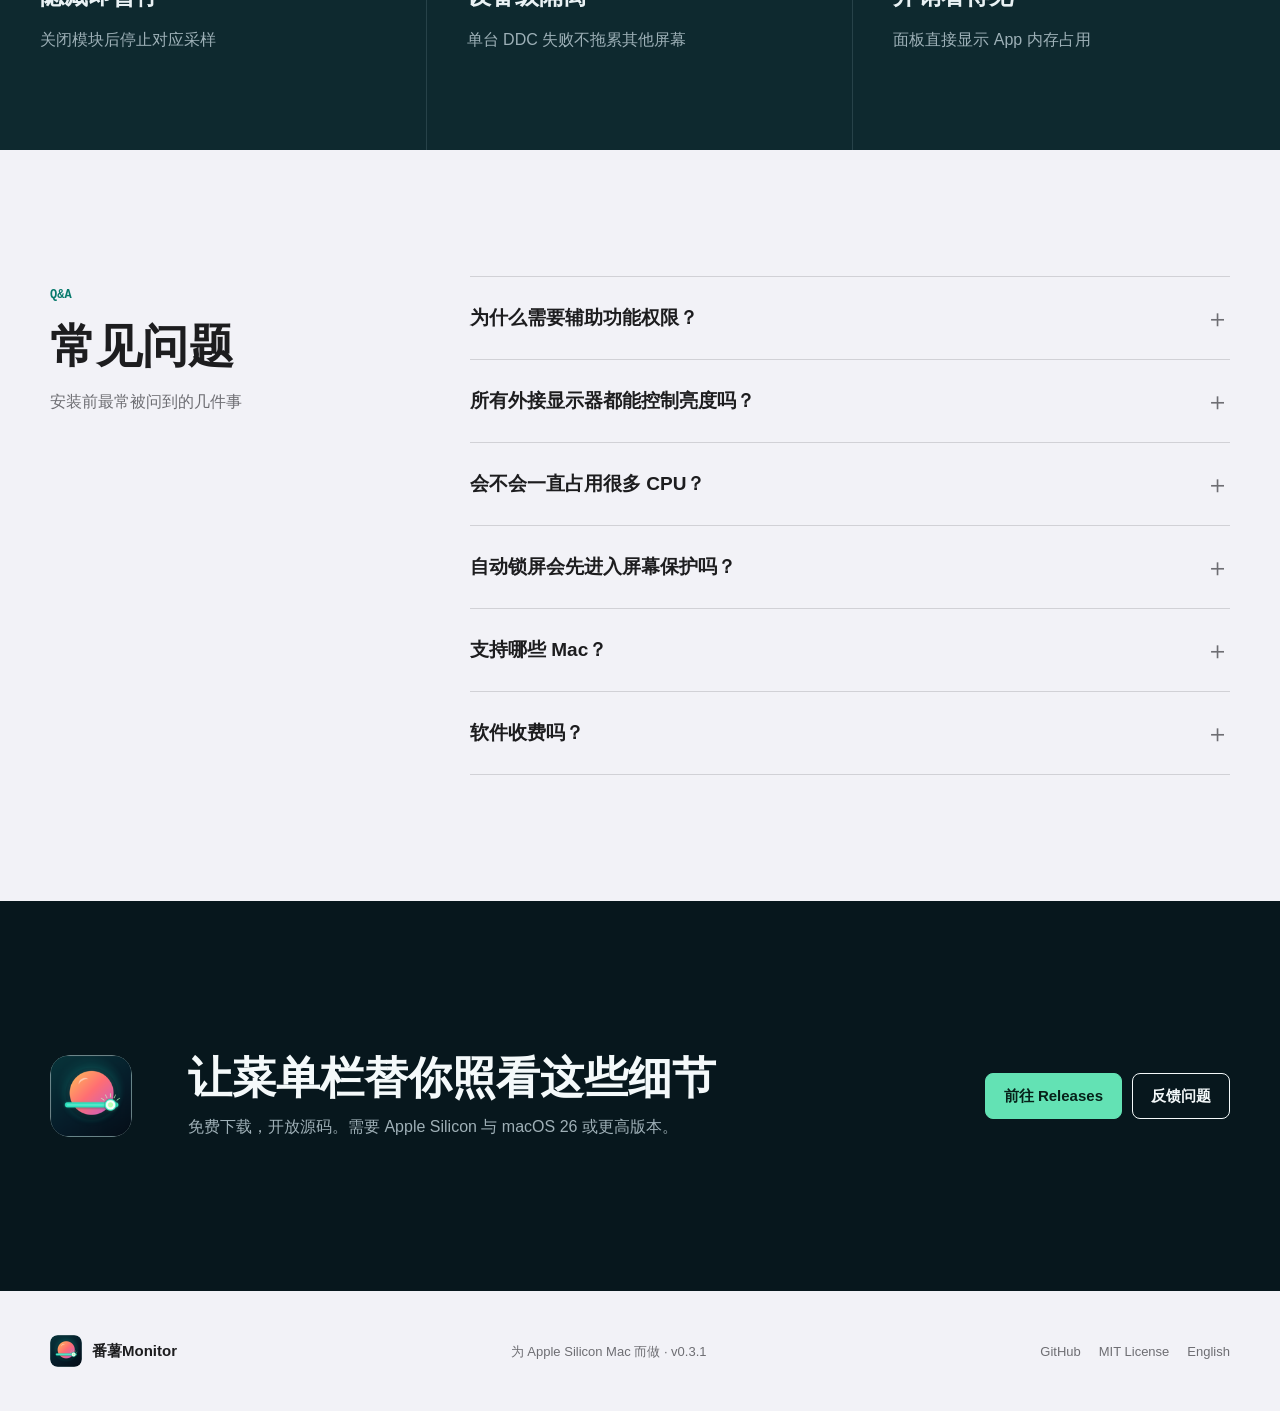
==== commit bcf796d0: "Fix active display disconnect recovery" ====
--- a/docs/zh/index.html
+++ b/docs/zh/index.html
@@ -22,7 +22,7 @@
     "applicationCategory": "UtilitiesApplication",
     "operatingSystem": "macOS 26+",
     "processorRequirements": "Apple Silicon",
-    "softwareVersion": "0.3.0",
+    "softwareVersion": "0.3.1",
     "url": "https://louis16s.github.io/fanshu_monitor/",
     "downloadUrl": "https://github.com/louis16s/fanshu_monitor/releases",
     "description": "macOS 菜单栏系统监控、外接显示器控制与自动锁屏工具",
@@ -60,7 +60,7 @@
         <h1 id="hero-title">一处掌控<br>你的 Mac</h1>
         <p>把系统状态、外接屏亮度、自动锁屏、鼠标与 Codex 额度，放进一个安静的菜单栏面板</p>
         <div class="hero-actions">
-          <a class="button primary" href="https://github.com/louis16s/fanshu_monitor/releases" target="_blank" rel="noopener">下载 v0.3.0</a>
+          <a class="button primary" href="https://github.com/louis16s/fanshu_monitor/releases" target="_blank" rel="noopener">下载 v0.3.1</a>
           <a class="button quiet" href="https://github.com/louis16s/fanshu_monitor" target="_blank" rel="noopener">在 GitHub 查看</a>
         </div>
         <span class="requirement">Apple Silicon · macOS 26+</span>
@@ -69,7 +69,7 @@
       <div class="hero-product" aria-label="番薯Monitor 动态面板演示">
         <div class="app-panel" data-live-panel>
           <div class="panel-topbar">
-            <span class="live-dot"></span><strong>番薯monitor · v0.3.0</strong>
+            <span class="live-dot"></span><strong>番薯monitor · v0.3.1</strong>
             <span class="panel-spacer"></span><span class="panel-mouse-status" aria-label="鼠标电量 95%"><i></i><b>95%</b></span><span class="panel-lock-icon" aria-label="锁屏设置"><i></i></span><span aria-hidden="true">⚙︎</span><span aria-hidden="true">⏻</span><time>9:41</time>
           </div>
           <div class="monitor-module cpu-module">
@@ -204,7 +204,7 @@
 
   <footer class="site-footer">
     <a class="brand" href="#top"><img src="../images/icon-128.png" alt=""><span>番薯Monitor</span></a>
-    <p>为 Apple Silicon Mac 而做 · v0.3.0</p>
+    <p>为 Apple Silicon Mac 而做 · v0.3.1</p>
     <div><a href="https://github.com/louis16s/fanshu_monitor" target="_blank" rel="noopener">GitHub</a><a href="https://github.com/louis16s/fanshu_monitor/blob/main/LICENSE" target="_blank" rel="noopener">MIT License</a><a href="../en/" data-lang="en">English</a></div>
   </footer>
 
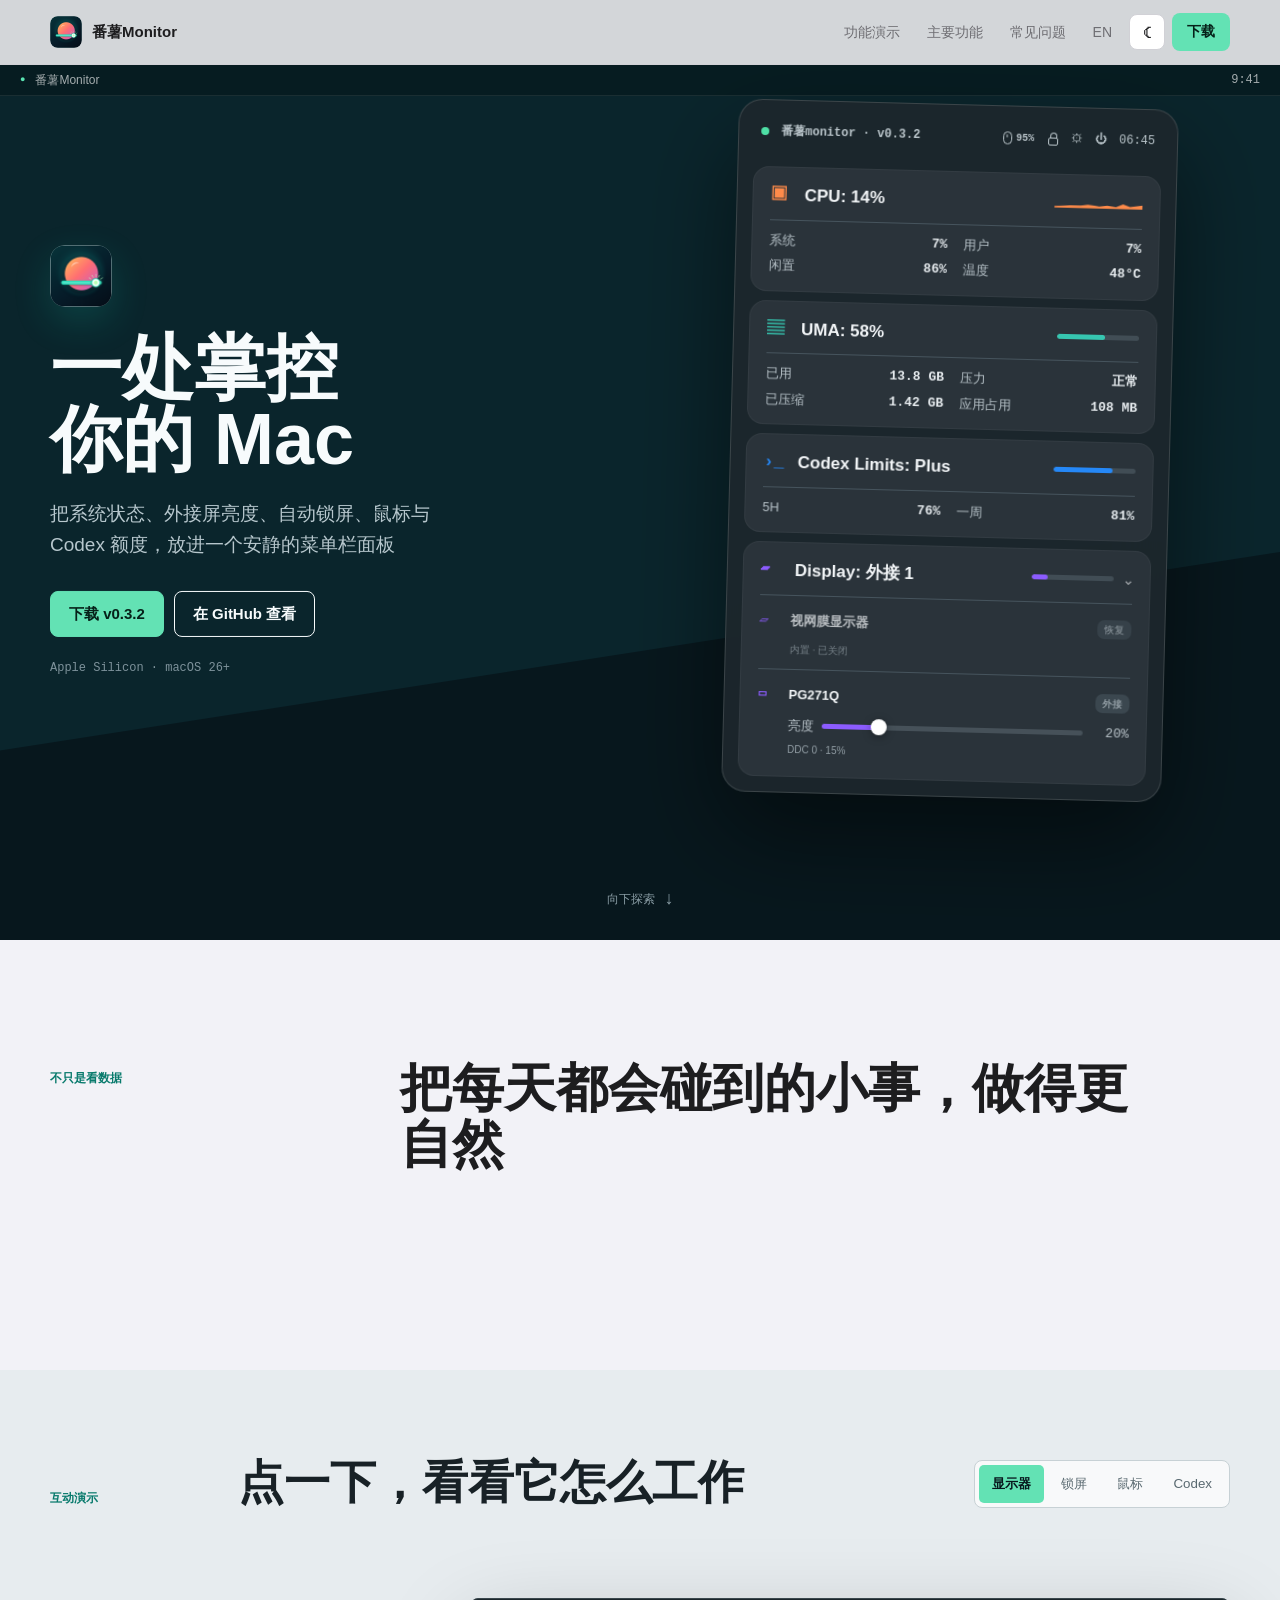
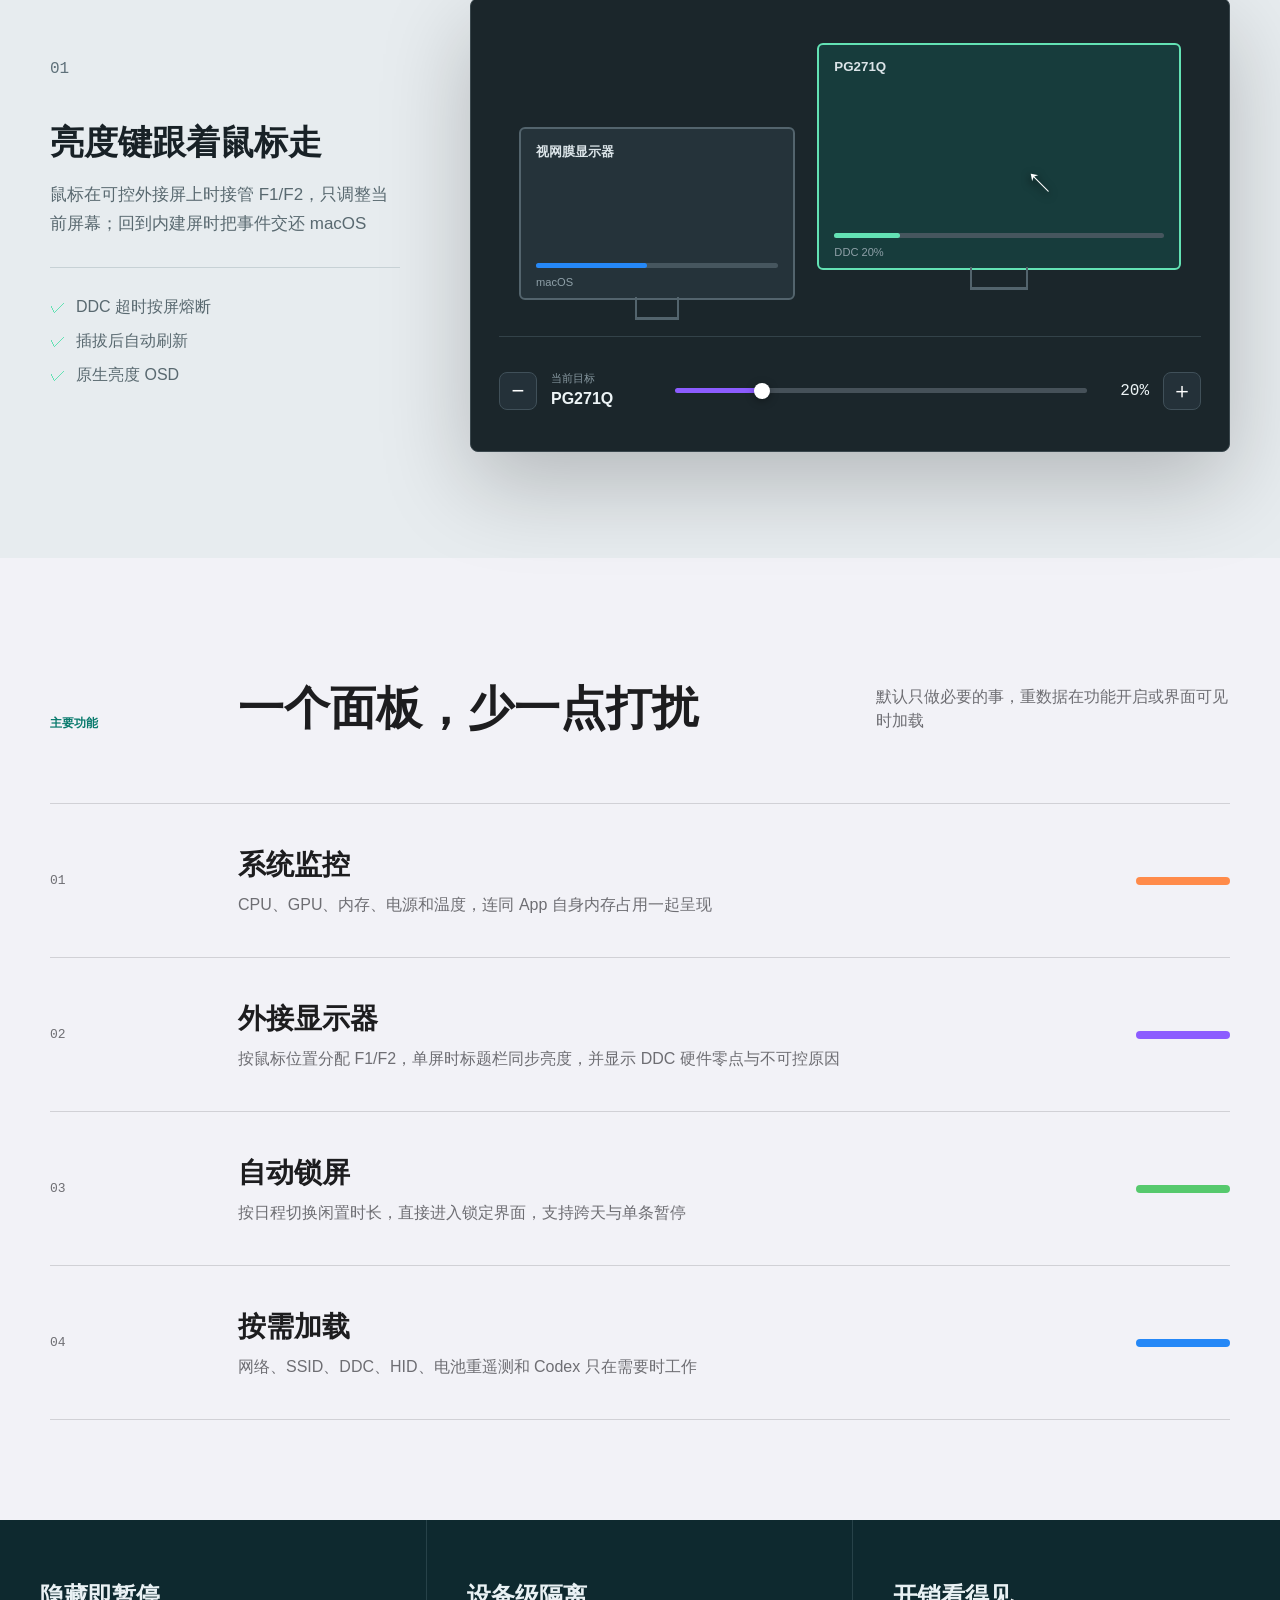
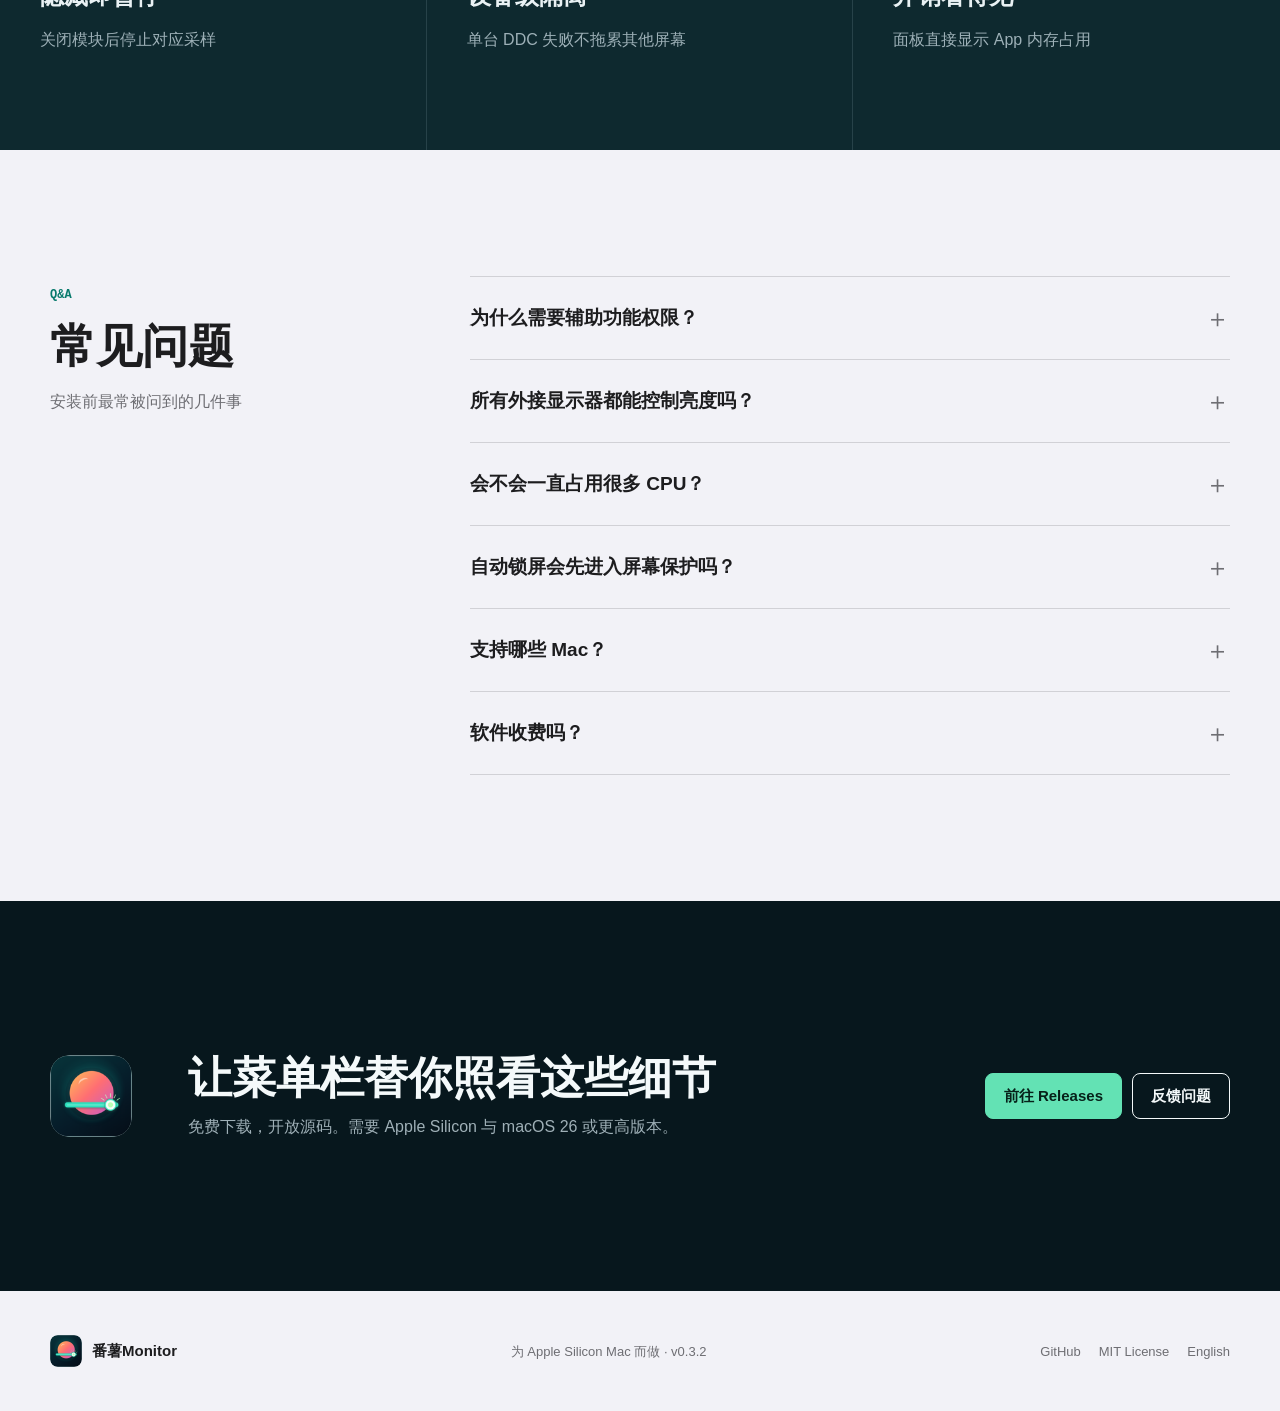
==== commit 24a31b94: "Release version 0.3.2" ====
--- a/docs/zh/index.html
+++ b/docs/zh/index.html
@@ -22,7 +22,7 @@
     "applicationCategory": "UtilitiesApplication",
     "operatingSystem": "macOS 26+",
     "processorRequirements": "Apple Silicon",
-    "softwareVersion": "0.3.1",
+    "softwareVersion": "0.3.2",
     "url": "https://louis16s.github.io/fanshu_monitor/",
     "downloadUrl": "https://github.com/louis16s/fanshu_monitor/releases",
     "description": "macOS 菜单栏系统监控、外接显示器控制与自动锁屏工具",
@@ -60,7 +60,7 @@
         <h1 id="hero-title">一处掌控<br>你的 Mac</h1>
         <p>把系统状态、外接屏亮度、自动锁屏、鼠标与 Codex 额度，放进一个安静的菜单栏面板</p>
         <div class="hero-actions">
-          <a class="button primary" href="https://github.com/louis16s/fanshu_monitor/releases" target="_blank" rel="noopener">下载 v0.3.1</a>
+          <a class="button primary" href="https://github.com/louis16s/fanshu_monitor/releases" target="_blank" rel="noopener">下载 v0.3.2</a>
           <a class="button quiet" href="https://github.com/louis16s/fanshu_monitor" target="_blank" rel="noopener">在 GitHub 查看</a>
         </div>
         <span class="requirement">Apple Silicon · macOS 26+</span>
@@ -69,7 +69,7 @@
       <div class="hero-product" aria-label="番薯Monitor 动态面板演示">
         <div class="app-panel" data-live-panel>
           <div class="panel-topbar">
-            <span class="live-dot"></span><strong>番薯monitor · v0.3.1</strong>
+            <span class="live-dot"></span><strong>番薯monitor · v0.3.2</strong>
             <span class="panel-spacer"></span><span class="panel-mouse-status" aria-label="鼠标电量 95%"><i></i><b>95%</b></span><span class="panel-lock-icon" aria-label="锁屏设置"><i></i></span><span aria-hidden="true">⚙︎</span><span aria-hidden="true">⏻</span><time>9:41</time>
           </div>
           <div class="monitor-module cpu-module">
@@ -204,7 +204,7 @@
 
   <footer class="site-footer">
     <a class="brand" href="#top"><img src="../images/icon-128.png" alt=""><span>番薯Monitor</span></a>
-    <p>为 Apple Silicon Mac 而做 · v0.3.1</p>
+    <p>为 Apple Silicon Mac 而做 · v0.3.2</p>
     <div><a href="https://github.com/louis16s/fanshu_monitor" target="_blank" rel="noopener">GitHub</a><a href="https://github.com/louis16s/fanshu_monitor/blob/main/LICENSE" target="_blank" rel="noopener">MIT License</a><a href="../en/" data-lang="en">English</a></div>
   </footer>
 
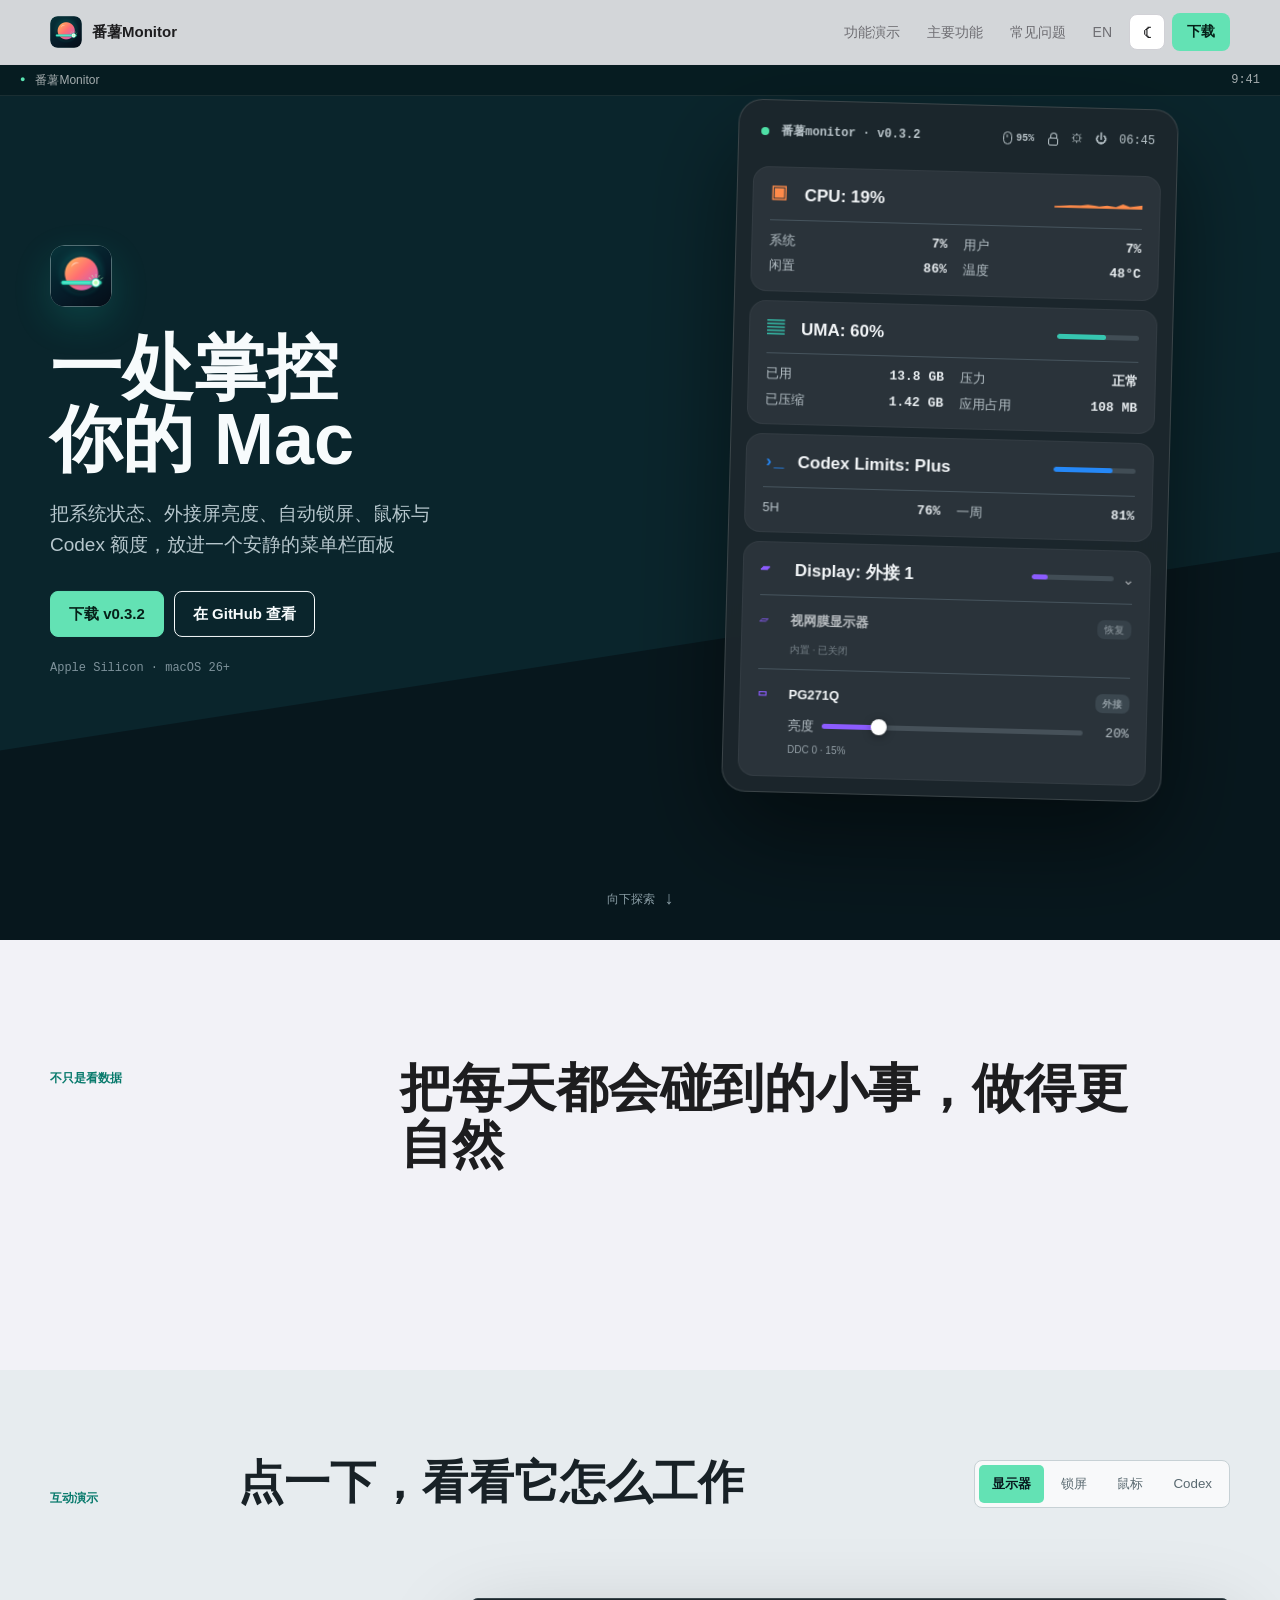
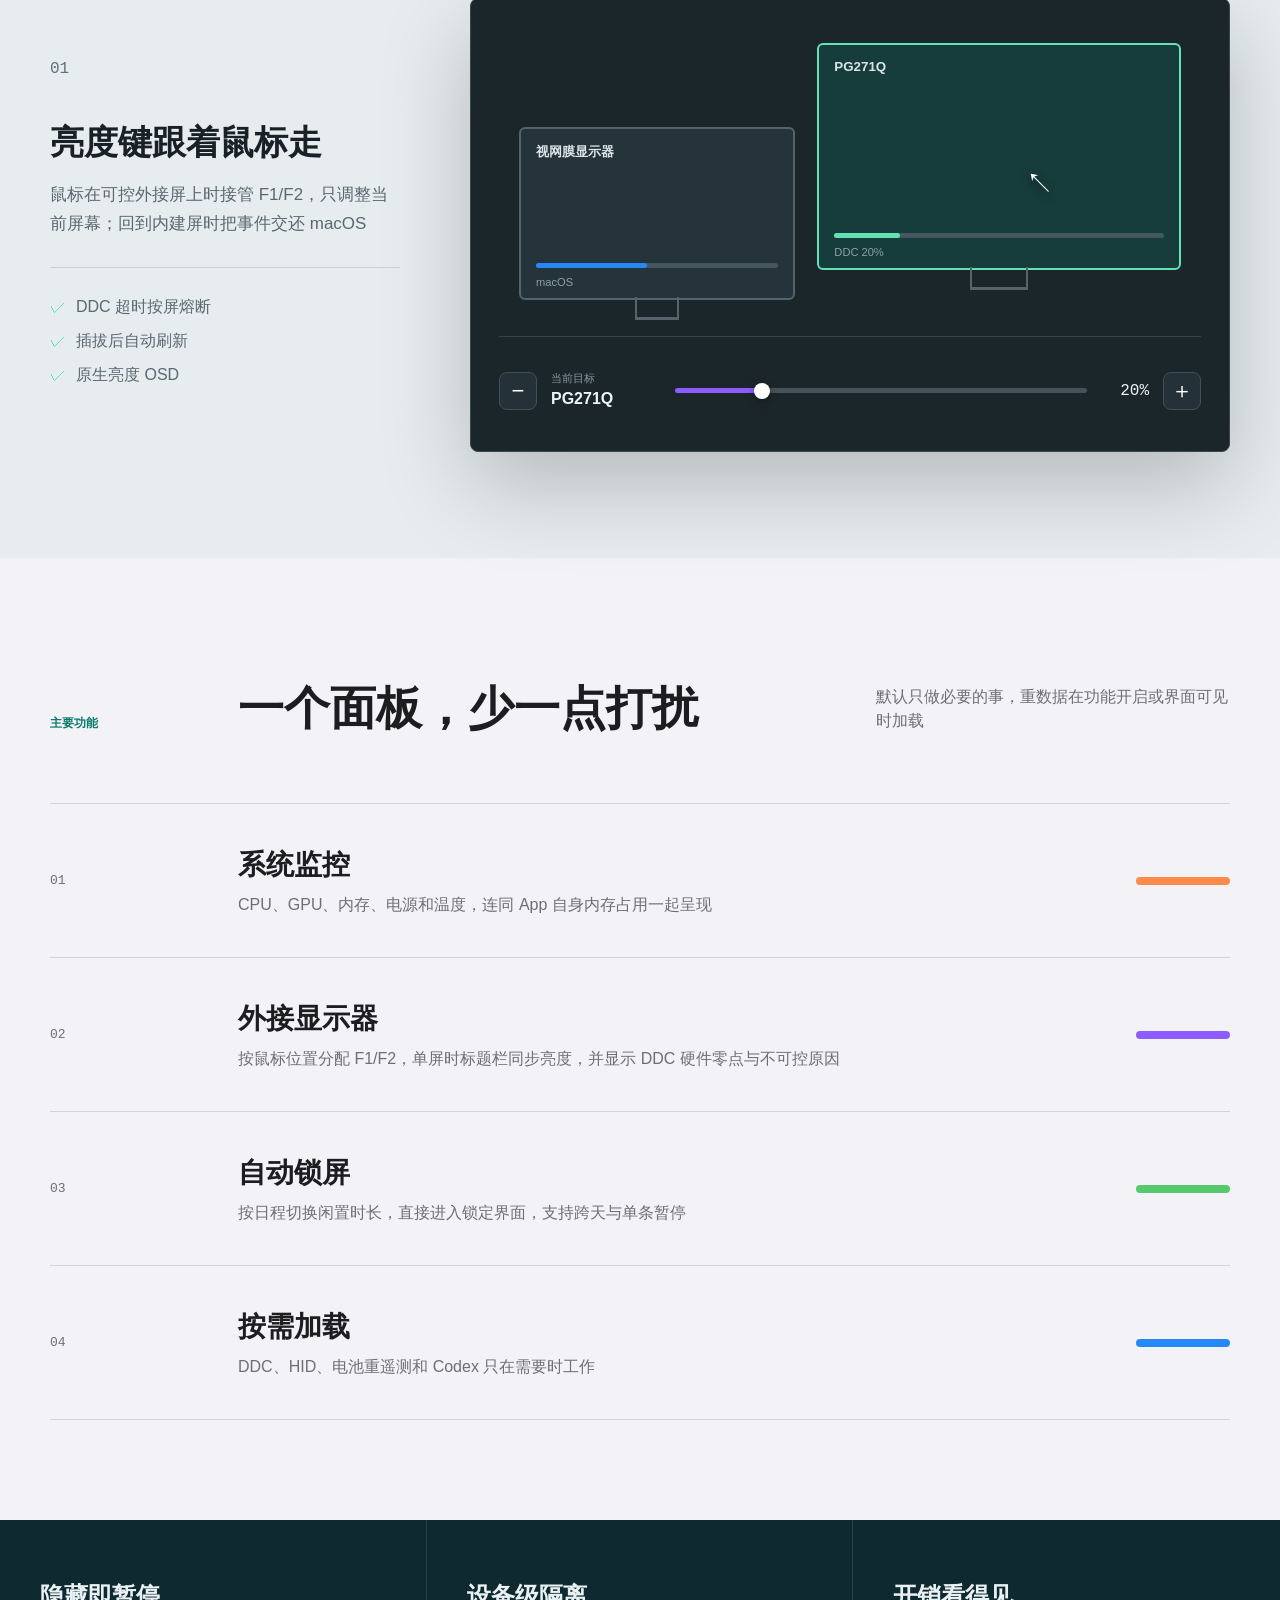
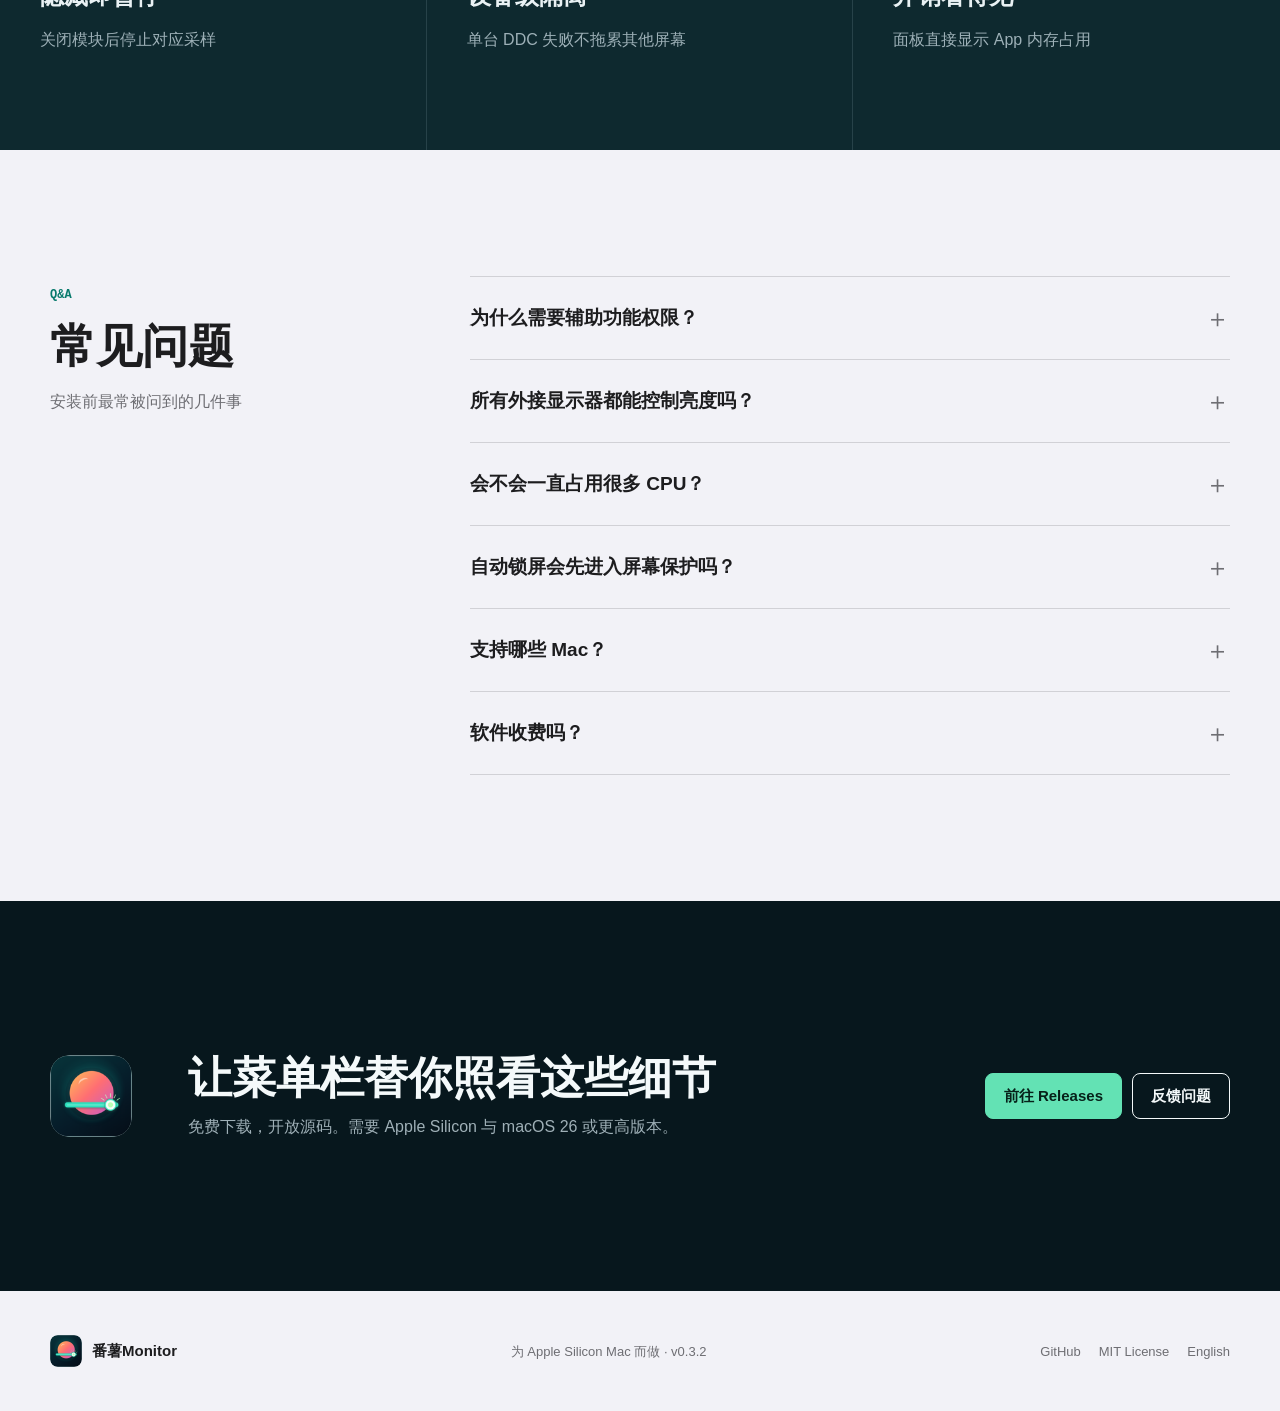
==== commit b6667783: "Remove network monitoring and separate power flow settings" ====
--- a/docs/zh/index.html
+++ b/docs/zh/index.html
@@ -173,7 +173,7 @@
         <article class="feature-row reveal"><span class="feature-number">01</span><div><h3>系统监控</h3><p>CPU、GPU、内存、电源和温度，连同 App 自身内存占用一起呈现</p></div><span class="feature-accent orange"></span></article>
         <article class="feature-row reveal"><span class="feature-number">02</span><div><h3>外接显示器</h3><p>按鼠标位置分配 F1/F2，单屏时标题栏同步亮度，并显示 DDC 硬件零点与不可控原因</p></div><span class="feature-accent violet"></span></article>
         <article class="feature-row reveal"><span class="feature-number">03</span><div><h3>自动锁屏</h3><p>按日程切换闲置时长，直接进入锁定界面，支持跨天与单条暂停</p></div><span class="feature-accent green"></span></article>
-        <article class="feature-row reveal"><span class="feature-number">04</span><div><h3>按需加载</h3><p>网络、SSID、DDC、HID、电池重遥测和 Codex 只在需要时工作</p></div><span class="feature-accent blue"></span></article>
+        <article class="feature-row reveal"><span class="feature-number">04</span><div><h3>按需加载</h3><p>DDC、HID、电池重遥测和 Codex 只在需要时工作</p></div><span class="feature-accent blue"></span></article>
       </div>
     </section>
 
@@ -188,7 +188,7 @@
       <div class="faq-list reveal">
         <details><summary>为什么需要辅助功能权限？<span>＋</span></summary><p>F1/F2 接管和鼠标按键映射需要监听系统输入事件。番薯Monitor 只在相关功能开启时使用这项权限，不会记录键盘输入内容。</p></details>
         <details><summary>所有外接显示器都能控制亮度吗？<span>＋</span></summary><p>显示器、线缆和连接方式需要支持 DDC/CI。应用会逐台检测，并明确显示不可控原因；不可控时亮度键会交还 macOS。</p></details>
-        <details><summary>会不会一直占用很多 CPU？<span>＋</span></summary><p>隐藏模块停止对应采样，面板关闭后降低非必要刷新频率，SSID、DDC、HID 和电池重遥测等数据按需读取并缓存。</p></details>
+        <details><summary>会不会一直占用很多 CPU？<span>＋</span></summary><p>隐藏模块停止对应采样，面板关闭后降低非必要刷新频率，DDC、HID 和电池重遥测等数据按需读取并缓存。</p></details>
         <details><summary>自动锁屏会先进入屏幕保护吗？<span>＋</span></summary><p>不会。启用番薯Monitor 的时间策略后，到达闲置时间会直接请求系统锁定，登录后策略会继续运行。</p></details>
         <details><summary>支持哪些 Mac？<span>＋</span></summary><p>当前版本面向 Apple Silicon Mac，最低系统版本为 macOS 26.0。</p></details>
         <details><summary>软件收费吗？<span>＋</span></summary><p>番薯Monitor 以 MIT License 开源发布，可免费下载、使用和审查源码。</p></details>
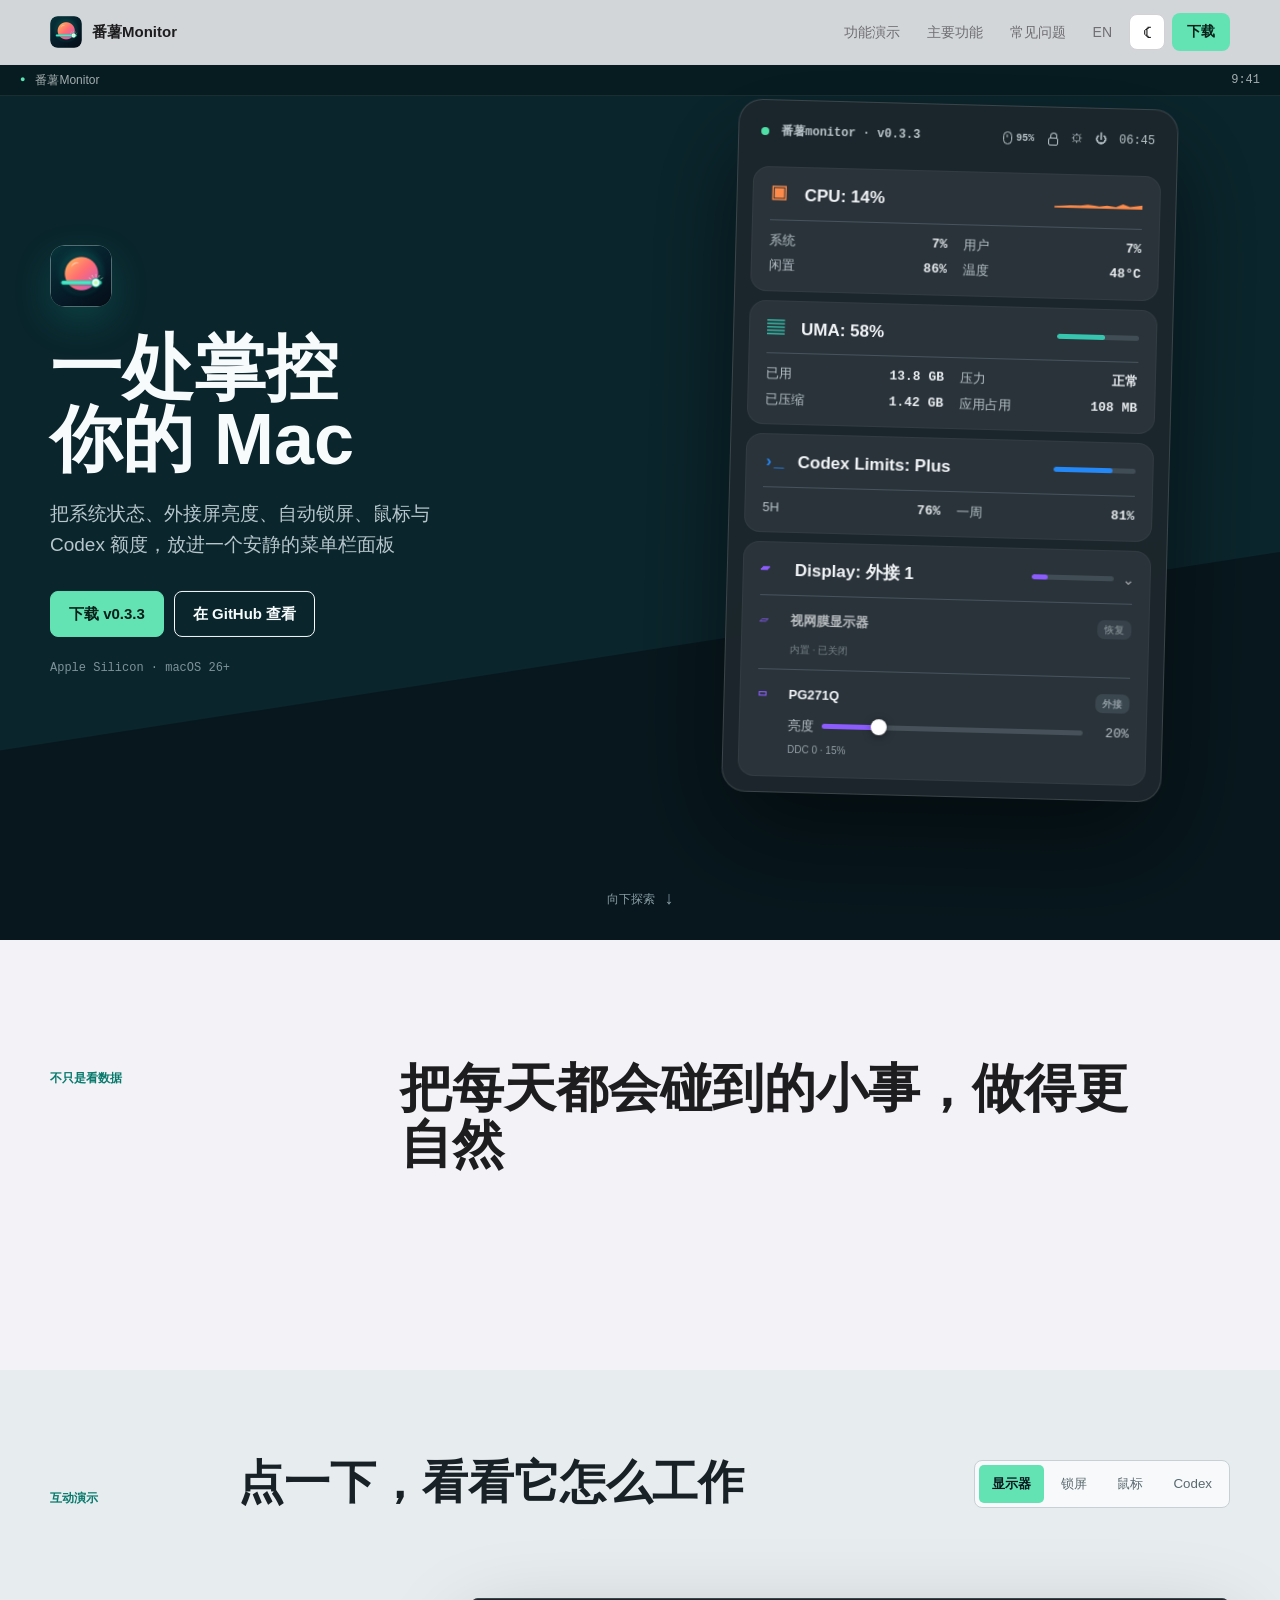
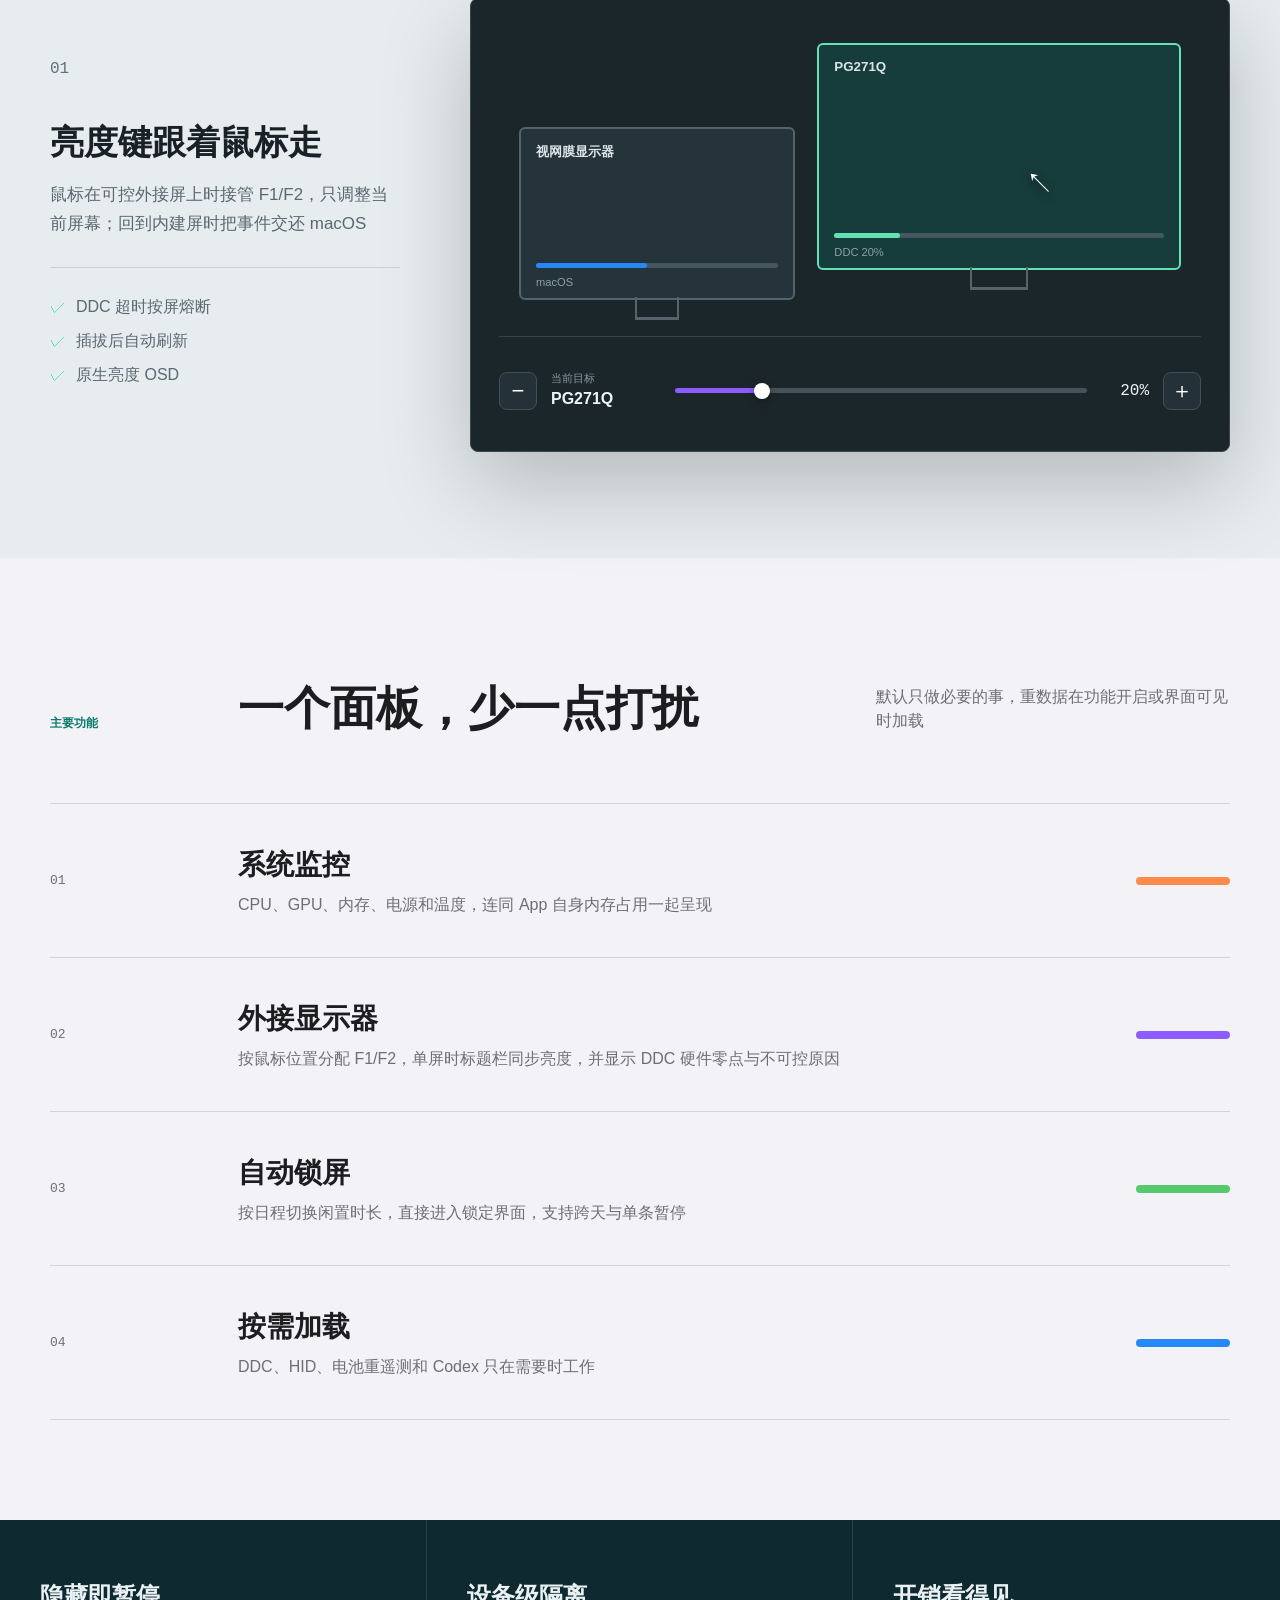
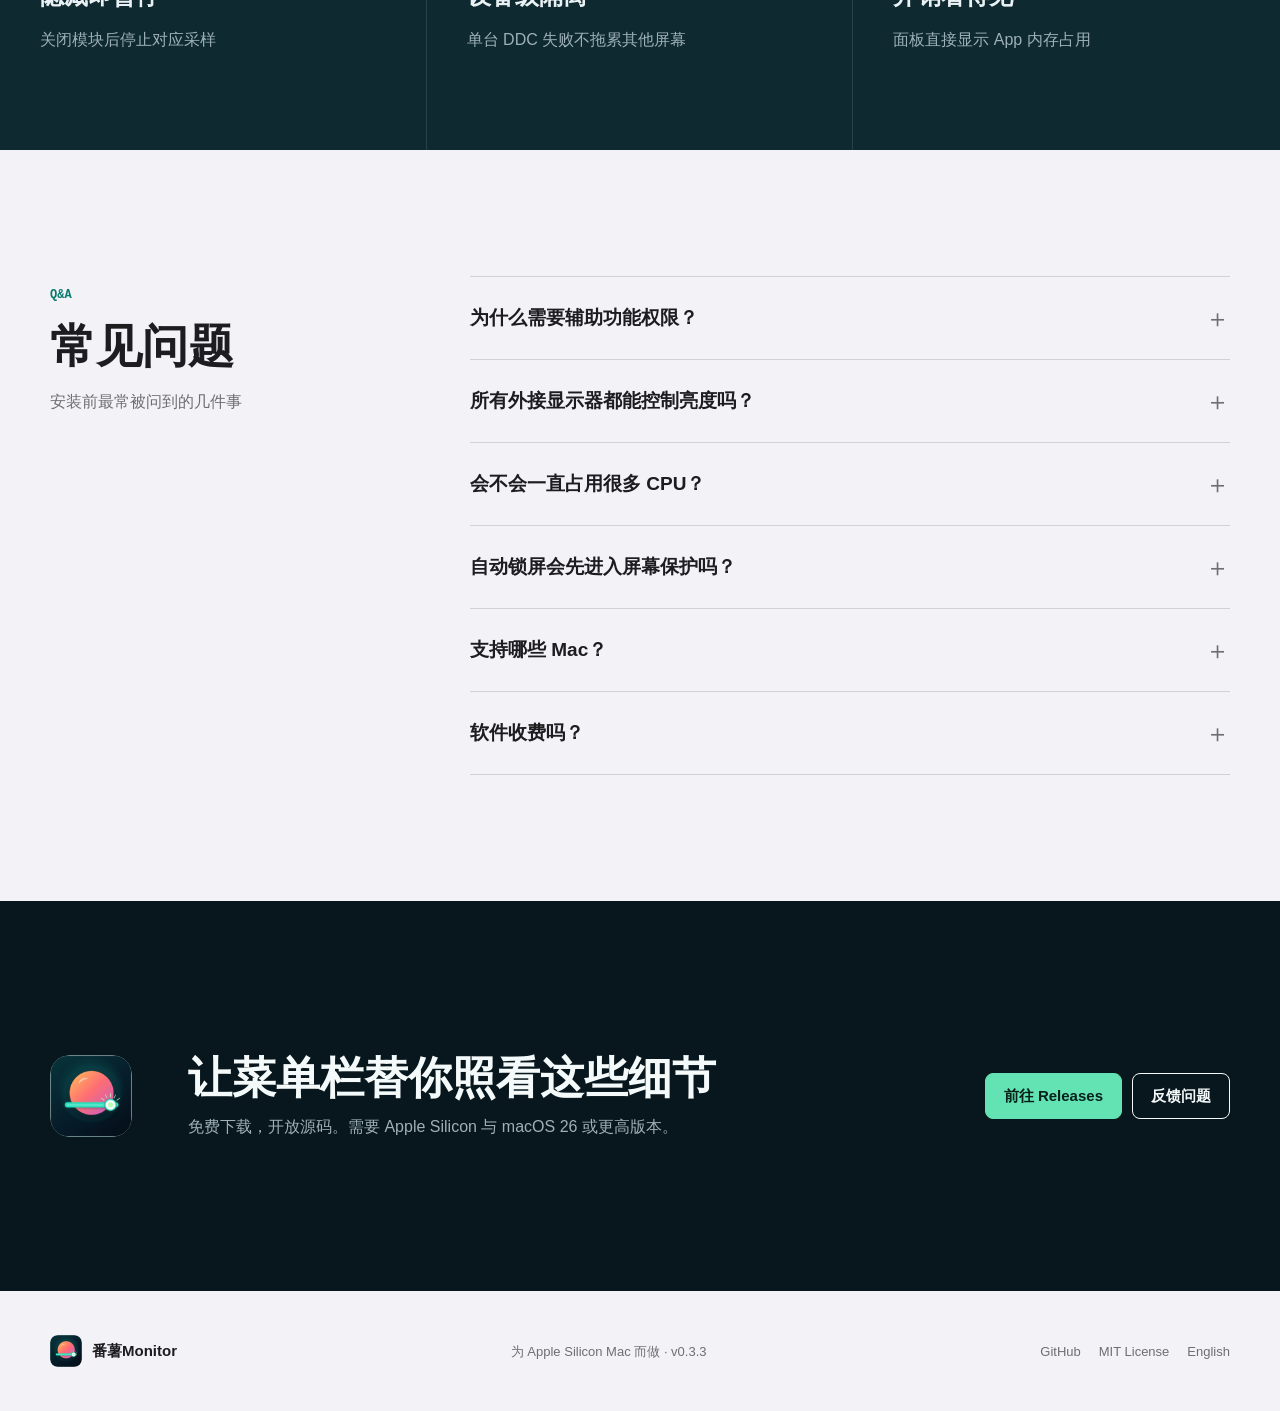
==== commit 76610eec: "Prepare 0.3.3 release" ====
--- a/docs/zh/index.html
+++ b/docs/zh/index.html
@@ -22,7 +22,7 @@
     "applicationCategory": "UtilitiesApplication",
     "operatingSystem": "macOS 26+",
     "processorRequirements": "Apple Silicon",
-    "softwareVersion": "0.3.2",
+    "softwareVersion": "0.3.3",
     "url": "https://louis16s.github.io/fanshu_monitor/",
     "downloadUrl": "https://github.com/louis16s/fanshu_monitor/releases",
     "description": "macOS 菜单栏系统监控、外接显示器控制与自动锁屏工具",
@@ -60,7 +60,7 @@
         <h1 id="hero-title">一处掌控<br>你的 Mac</h1>
         <p>把系统状态、外接屏亮度、自动锁屏、鼠标与 Codex 额度，放进一个安静的菜单栏面板</p>
         <div class="hero-actions">
-          <a class="button primary" href="https://github.com/louis16s/fanshu_monitor/releases" target="_blank" rel="noopener">下载 v0.3.2</a>
+          <a class="button primary" href="https://github.com/louis16s/fanshu_monitor/releases" target="_blank" rel="noopener">下载 v0.3.3</a>
           <a class="button quiet" href="https://github.com/louis16s/fanshu_monitor" target="_blank" rel="noopener">在 GitHub 查看</a>
         </div>
         <span class="requirement">Apple Silicon · macOS 26+</span>
@@ -69,7 +69,7 @@
       <div class="hero-product" aria-label="番薯Monitor 动态面板演示">
         <div class="app-panel" data-live-panel>
           <div class="panel-topbar">
-            <span class="live-dot"></span><strong>番薯monitor · v0.3.2</strong>
+            <span class="live-dot"></span><strong>番薯monitor · v0.3.3</strong>
             <span class="panel-spacer"></span><span class="panel-mouse-status" aria-label="鼠标电量 95%"><i></i><b>95%</b></span><span class="panel-lock-icon" aria-label="锁屏设置"><i></i></span><span aria-hidden="true">⚙︎</span><span aria-hidden="true">⏻</span><time>9:41</time>
           </div>
           <div class="monitor-module cpu-module">
@@ -204,7 +204,7 @@
 
   <footer class="site-footer">
     <a class="brand" href="#top"><img src="../images/icon-128.png" alt=""><span>番薯Monitor</span></a>
-    <p>为 Apple Silicon Mac 而做 · v0.3.2</p>
+    <p>为 Apple Silicon Mac 而做 · v0.3.3</p>
     <div><a href="https://github.com/louis16s/fanshu_monitor" target="_blank" rel="noopener">GitHub</a><a href="https://github.com/louis16s/fanshu_monitor/blob/main/LICENSE" target="_blank" rel="noopener">MIT License</a><a href="../en/" data-lang="en">English</a></div>
   </footer>
 
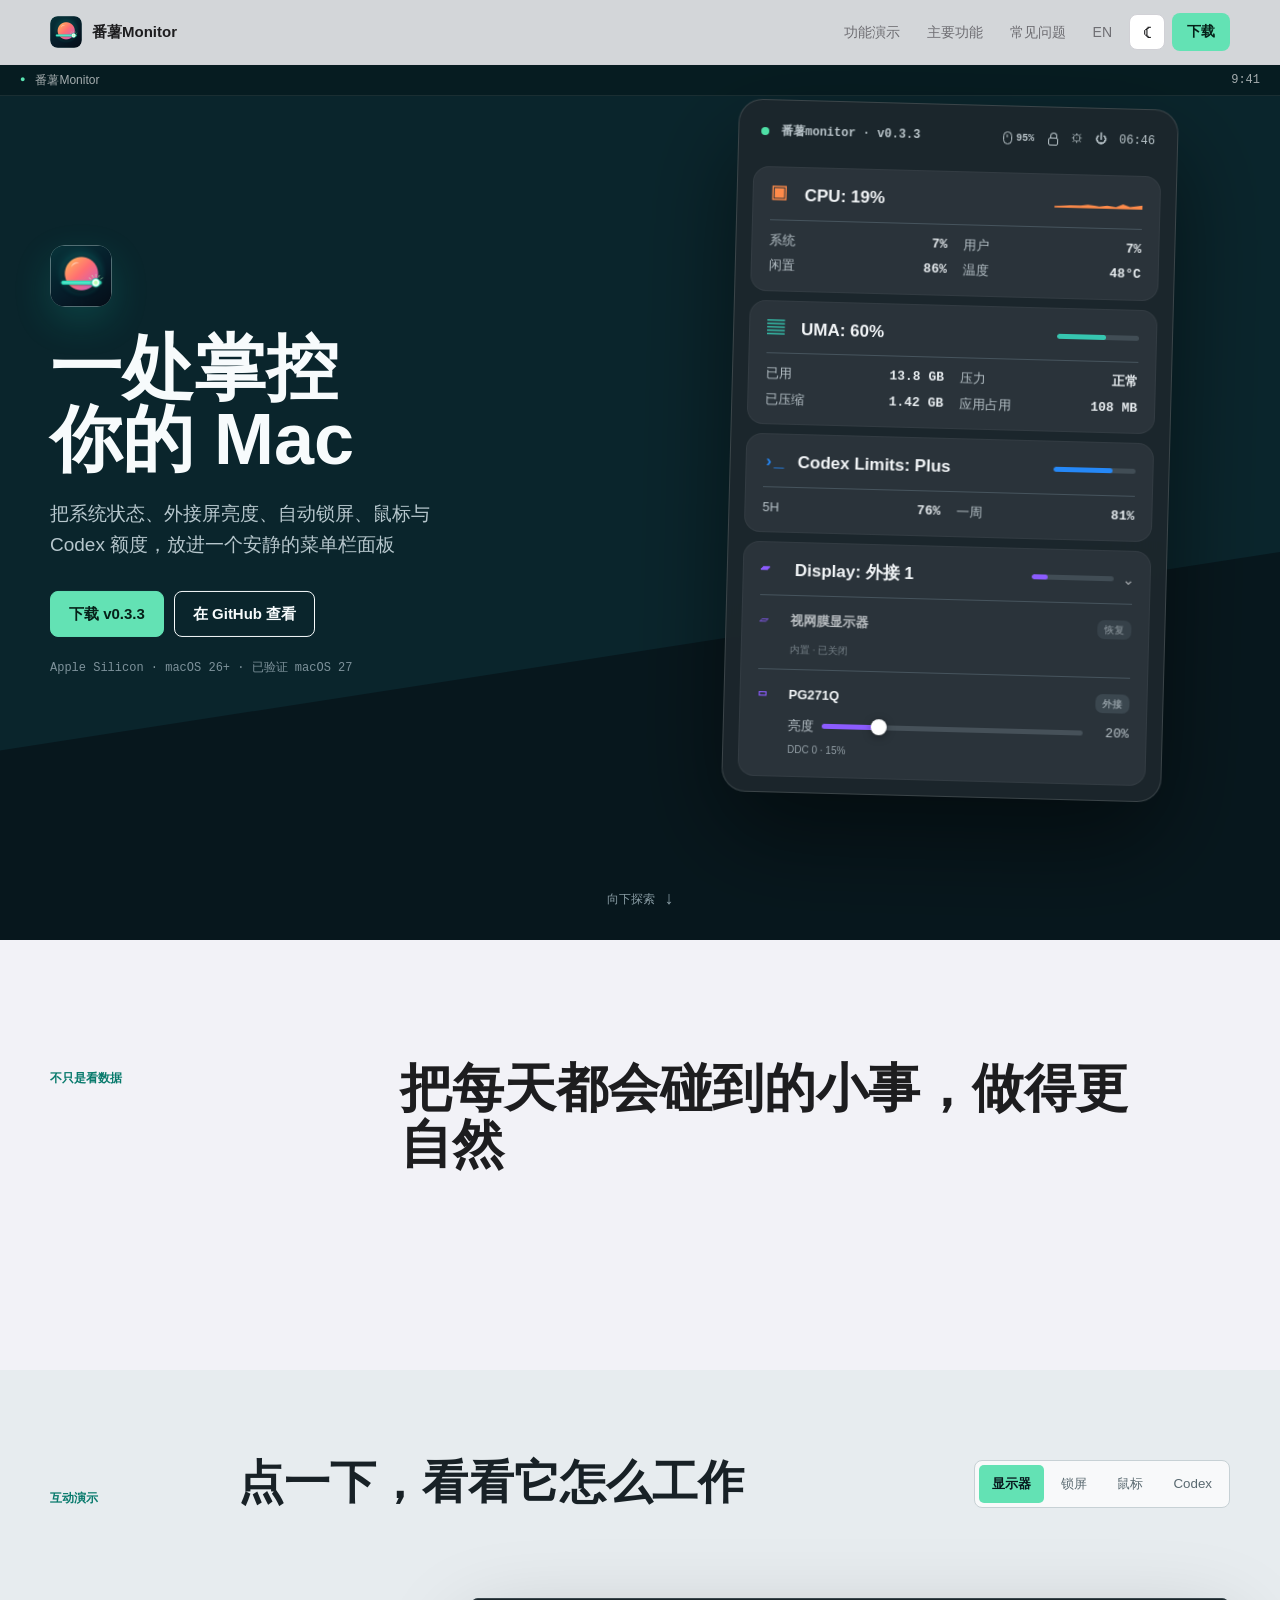
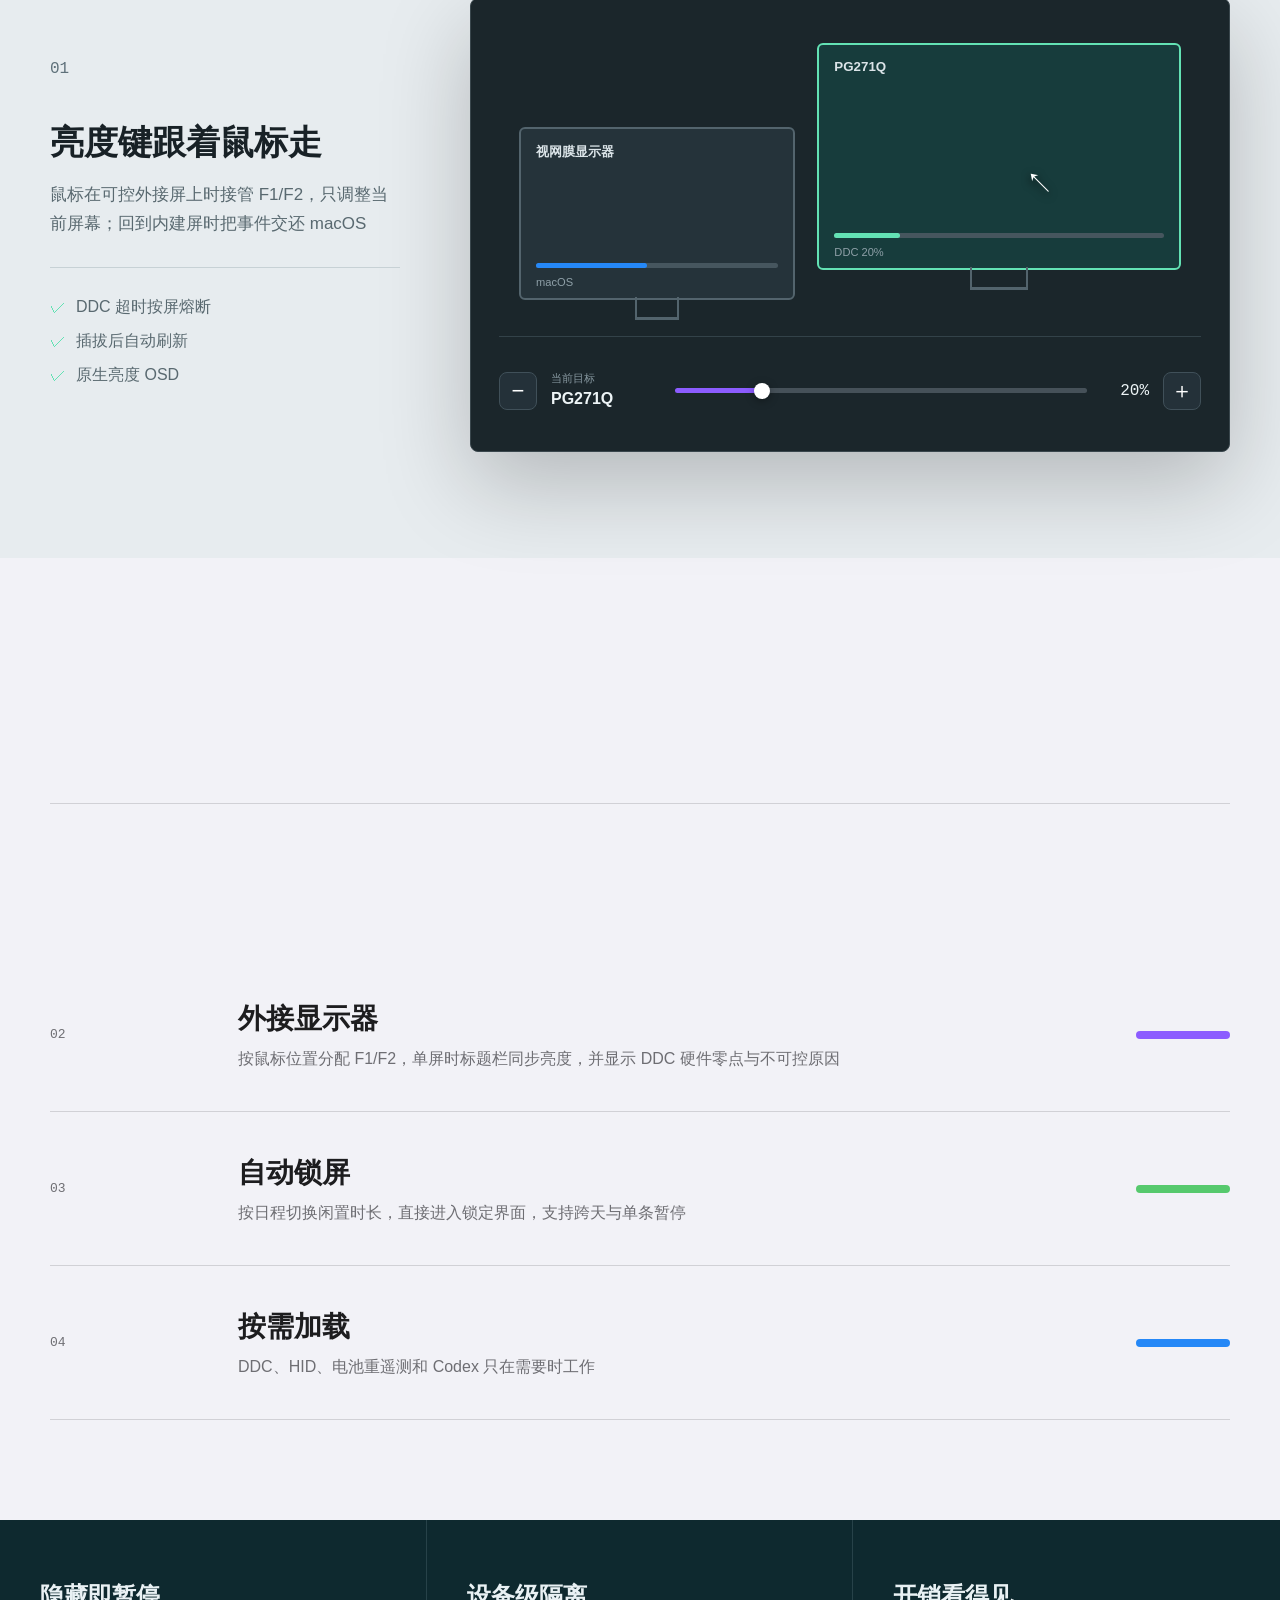
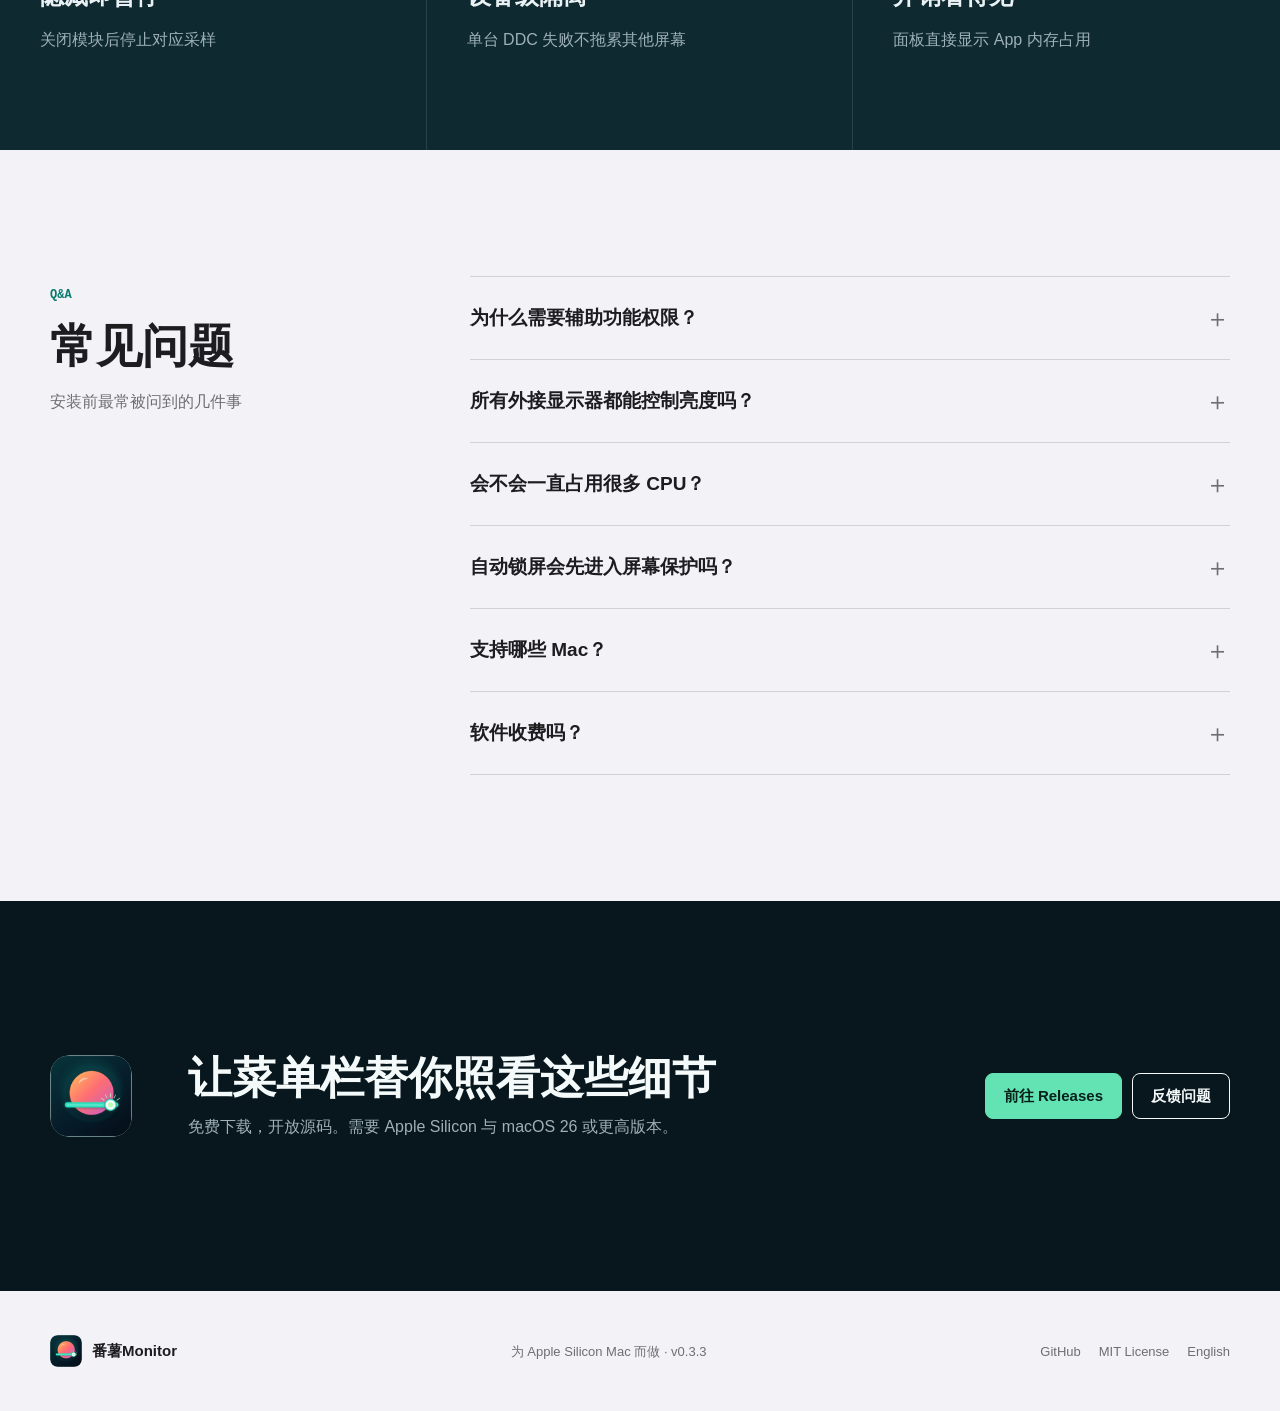
==== commit f73b3f56: "Add macOS 27 compatibility validation" ====
--- a/docs/zh/index.html
+++ b/docs/zh/index.html
@@ -5,7 +5,7 @@
   <meta name="viewport" content="width=device-width, initial-scale=1">
   <meta name="theme-color" content="#07171d">
   <title>番薯Monitor - 一处掌控你的 Mac</title>
-  <meta name="description" content="番薯Monitor 是面向 Apple Silicon 和 macOS 26+ 的菜单栏系统监控、外接显示器控制与自动锁屏工具。">
+  <meta name="description" content="番薯Monitor 是面向 Apple Silicon 和 macOS 26+（已验证 macOS 27）的菜单栏系统监控、外接显示器控制与自动锁屏工具。">
   <meta property="og:title" content="番薯Monitor">
   <meta property="og:description" content="系统状态、外接屏亮度、自动锁屏、鼠标与 Codex 额度，一处掌控。">
   <meta property="og:type" content="website">
@@ -63,7 +63,7 @@
           <a class="button primary" href="https://github.com/louis16s/fanshu_monitor/releases" target="_blank" rel="noopener">下载 v0.3.3</a>
           <a class="button quiet" href="https://github.com/louis16s/fanshu_monitor" target="_blank" rel="noopener">在 GitHub 查看</a>
         </div>
-        <span class="requirement">Apple Silicon · macOS 26+</span>
+        <span class="requirement">Apple Silicon · macOS 26+ · 已验证 macOS 27</span>
       </div>
 
       <div class="hero-product" aria-label="番薯Monitor 动态面板演示">
@@ -190,7 +190,7 @@
         <details><summary>所有外接显示器都能控制亮度吗？<span>＋</span></summary><p>显示器、线缆和连接方式需要支持 DDC/CI。应用会逐台检测，并明确显示不可控原因；不可控时亮度键会交还 macOS。</p></details>
         <details><summary>会不会一直占用很多 CPU？<span>＋</span></summary><p>隐藏模块停止对应采样，面板关闭后降低非必要刷新频率，DDC、HID 和电池重遥测等数据按需读取并缓存。</p></details>
         <details><summary>自动锁屏会先进入屏幕保护吗？<span>＋</span></summary><p>不会。启用番薯Monitor 的时间策略后，到达闲置时间会直接请求系统锁定，登录后策略会继续运行。</p></details>
-        <details><summary>支持哪些 Mac？<span>＋</span></summary><p>当前版本面向 Apple Silicon Mac，最低系统版本为 macOS 26.0。</p></details>
+        <details><summary>支持哪些 Mac？<span>＋</span></summary><p>当前版本面向 Apple Silicon Mac，最低系统版本为 macOS 26.0，已在 macOS 27.0 上完成构建与启动验证。</p></details>
         <details><summary>软件收费吗？<span>＋</span></summary><p>番薯Monitor 以 MIT License 开源发布，可免费下载、使用和审查源码。</p></details>
       </div>
     </section>
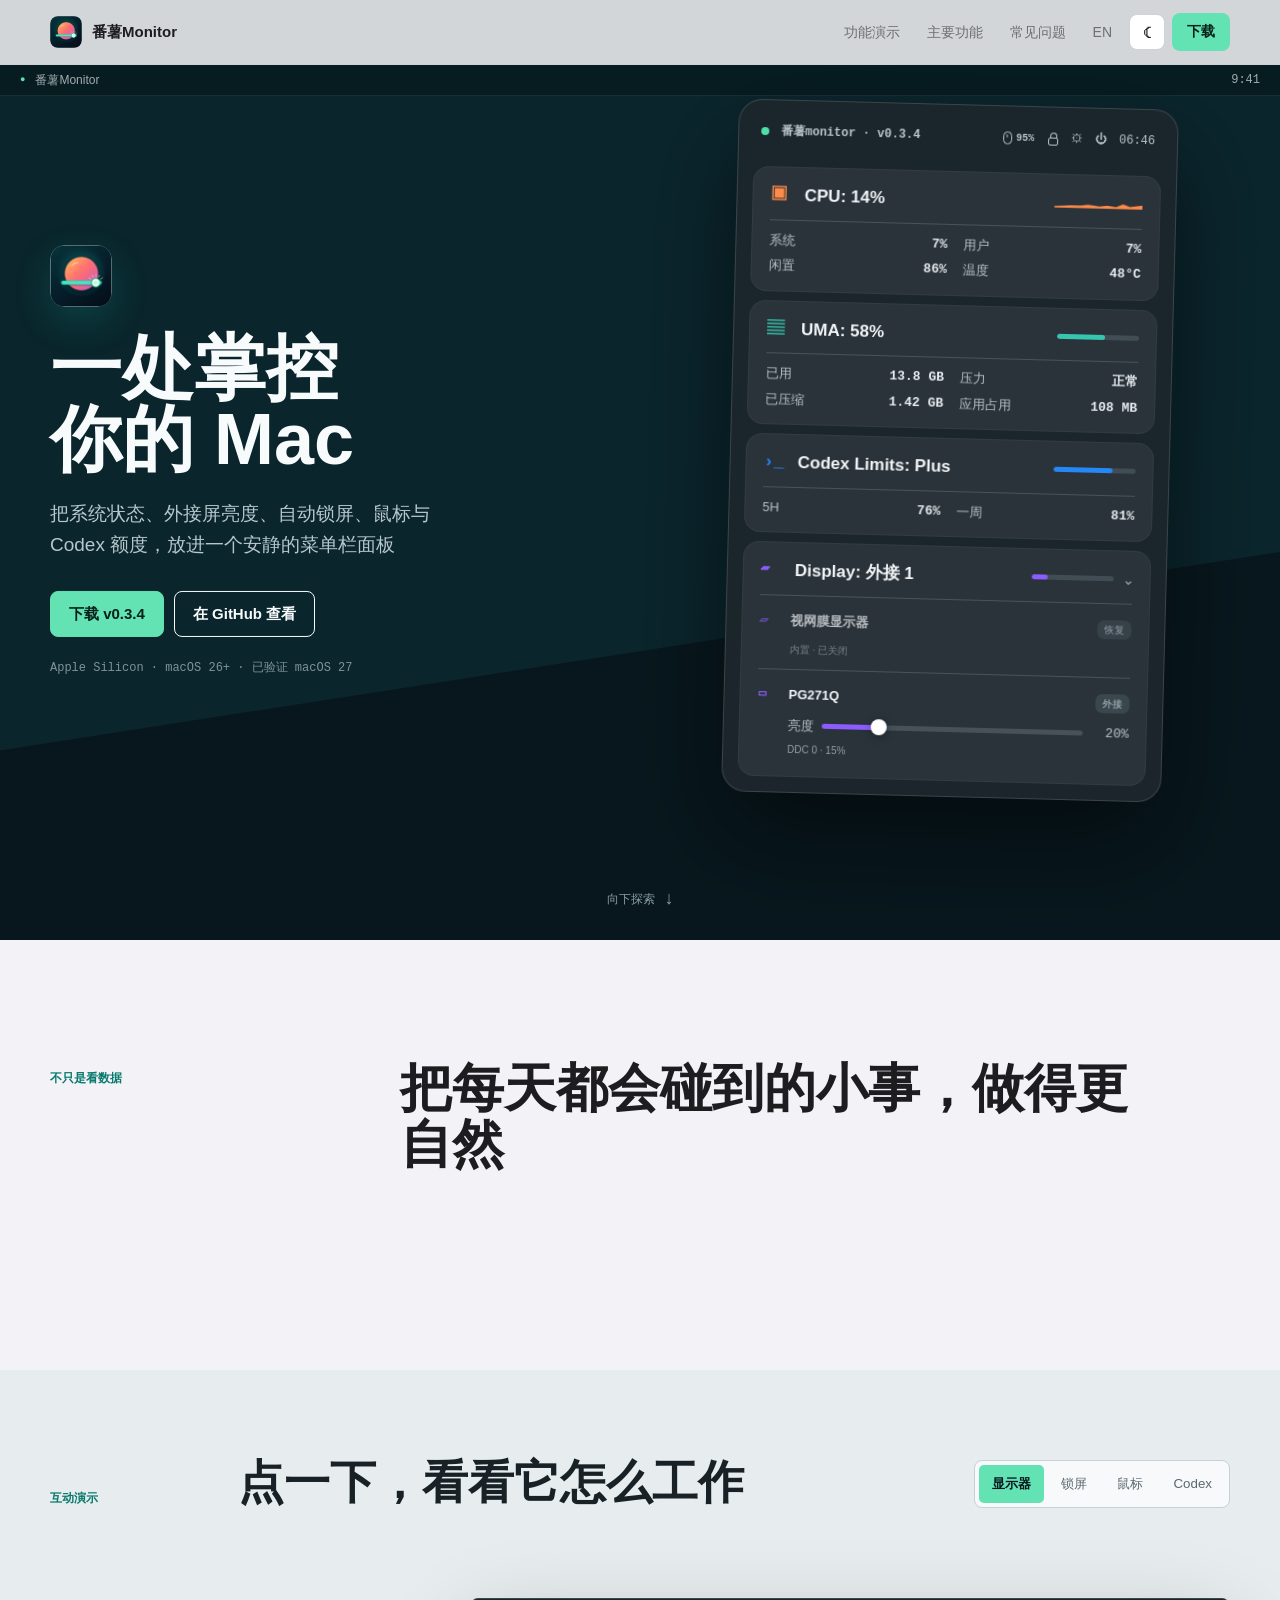
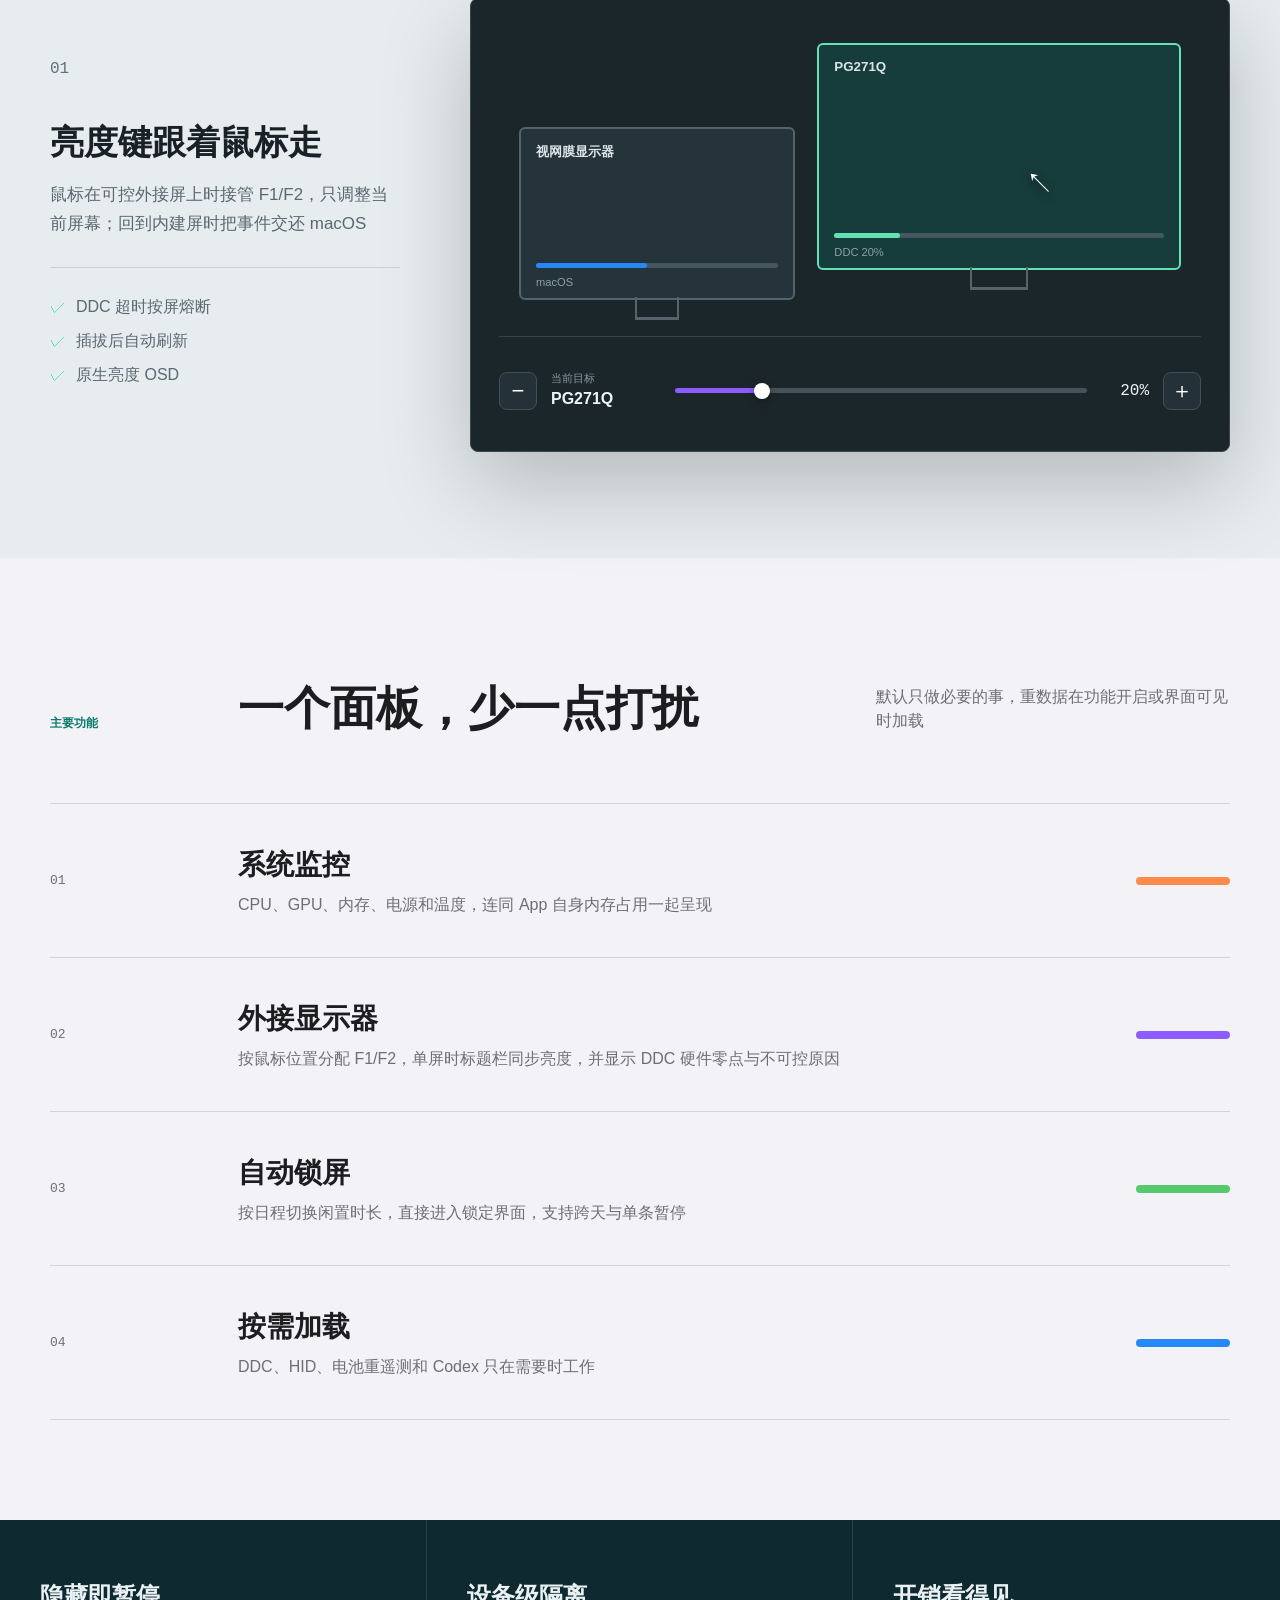
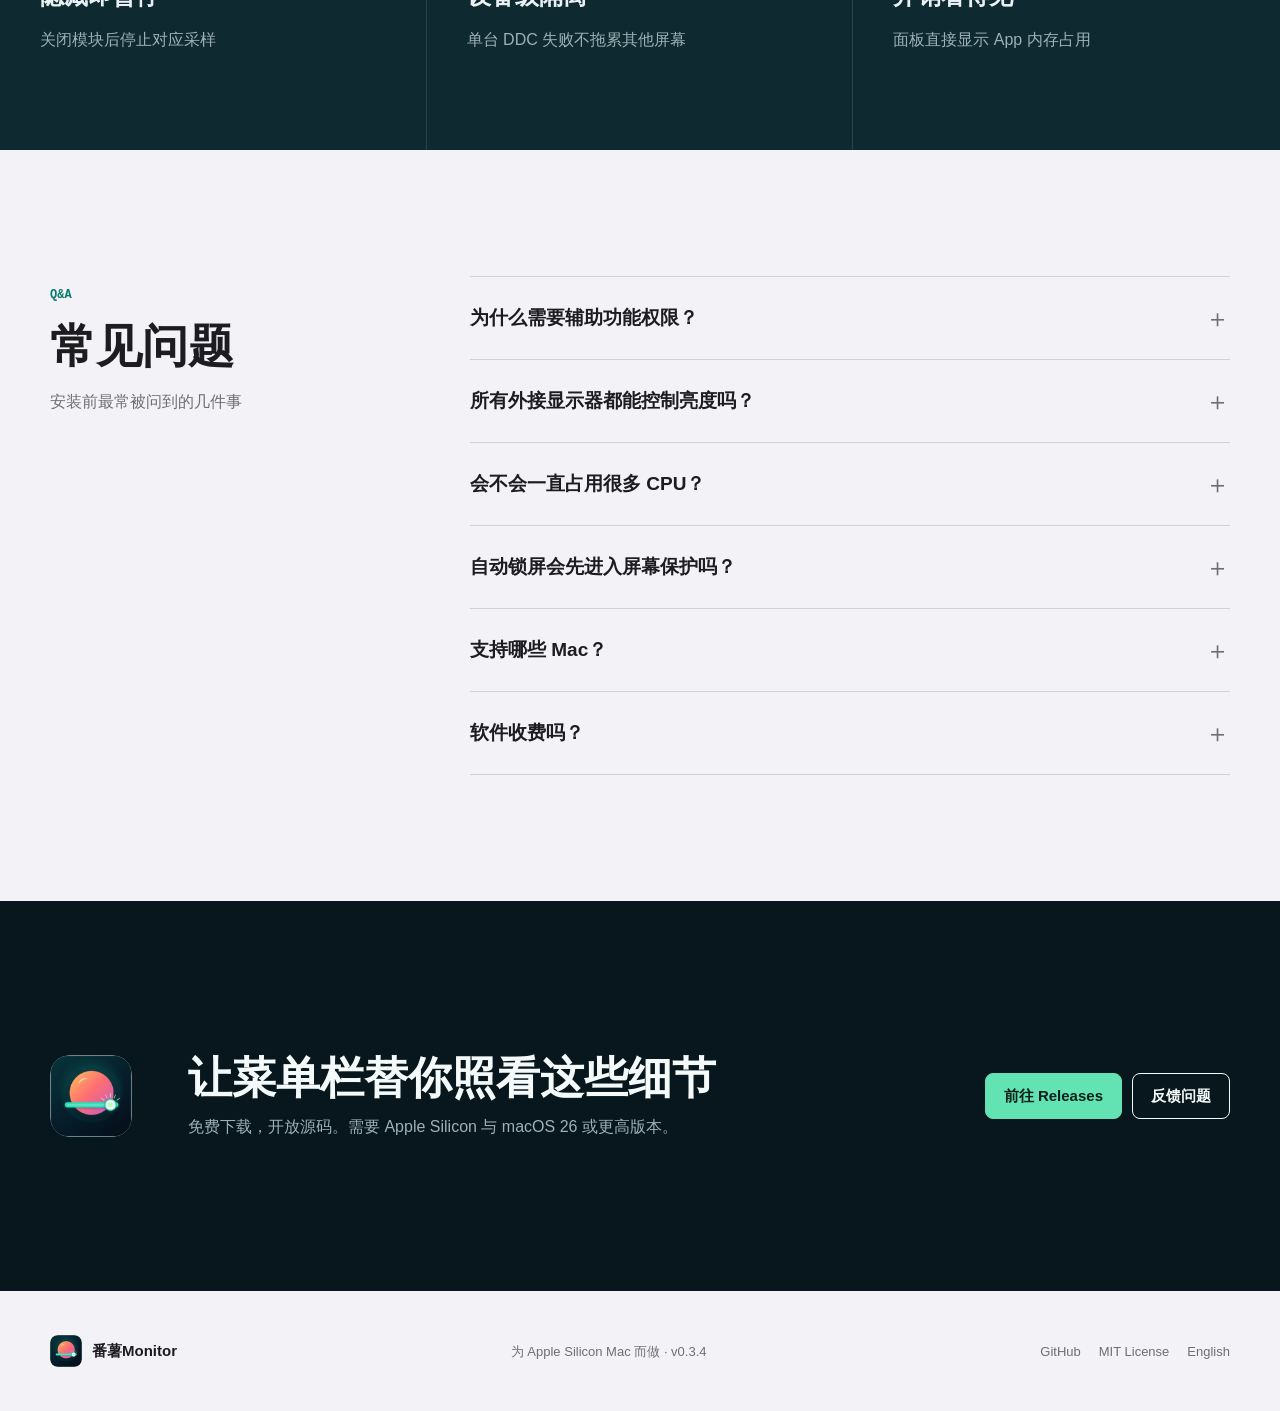
==== commit f8e8491d: "Add optional Codex local proxy and centralize version" ====
--- a/docs/zh/index.html
+++ b/docs/zh/index.html
@@ -22,7 +22,7 @@
     "applicationCategory": "UtilitiesApplication",
     "operatingSystem": "macOS 26+",
     "processorRequirements": "Apple Silicon",
-    "softwareVersion": "0.3.3",
+    "softwareVersion": "0.3.4",
     "url": "https://louis16s.github.io/fanshu_monitor/",
     "downloadUrl": "https://github.com/louis16s/fanshu_monitor/releases",
     "description": "macOS 菜单栏系统监控、外接显示器控制与自动锁屏工具",
@@ -60,7 +60,7 @@
         <h1 id="hero-title">一处掌控<br>你的 Mac</h1>
         <p>把系统状态、外接屏亮度、自动锁屏、鼠标与 Codex 额度，放进一个安静的菜单栏面板</p>
         <div class="hero-actions">
-          <a class="button primary" href="https://github.com/louis16s/fanshu_monitor/releases" target="_blank" rel="noopener">下载 v0.3.3</a>
+          <a class="button primary" href="https://github.com/louis16s/fanshu_monitor/releases" target="_blank" rel="noopener">下载 v0.3.4</a>
           <a class="button quiet" href="https://github.com/louis16s/fanshu_monitor" target="_blank" rel="noopener">在 GitHub 查看</a>
         </div>
         <span class="requirement">Apple Silicon · macOS 26+ · 已验证 macOS 27</span>
@@ -69,7 +69,7 @@
       <div class="hero-product" aria-label="番薯Monitor 动态面板演示">
         <div class="app-panel" data-live-panel>
           <div class="panel-topbar">
-            <span class="live-dot"></span><strong>番薯monitor · v0.3.3</strong>
+            <span class="live-dot"></span><strong>番薯monitor · v0.3.4</strong>
             <span class="panel-spacer"></span><span class="panel-mouse-status" aria-label="鼠标电量 95%"><i></i><b>95%</b></span><span class="panel-lock-icon" aria-label="锁屏设置"><i></i></span><span aria-hidden="true">⚙︎</span><span aria-hidden="true">⏻</span><time>9:41</time>
           </div>
           <div class="monitor-module cpu-module">
@@ -204,7 +204,7 @@
 
   <footer class="site-footer">
     <a class="brand" href="#top"><img src="../images/icon-128.png" alt=""><span>番薯Monitor</span></a>
-    <p>为 Apple Silicon Mac 而做 · v0.3.3</p>
+    <p>为 Apple Silicon Mac 而做 · v0.3.4</p>
     <div><a href="https://github.com/louis16s/fanshu_monitor" target="_blank" rel="noopener">GitHub</a><a href="https://github.com/louis16s/fanshu_monitor/blob/main/LICENSE" target="_blank" rel="noopener">MIT License</a><a href="../en/" data-lang="en">English</a></div>
   </footer>
 
